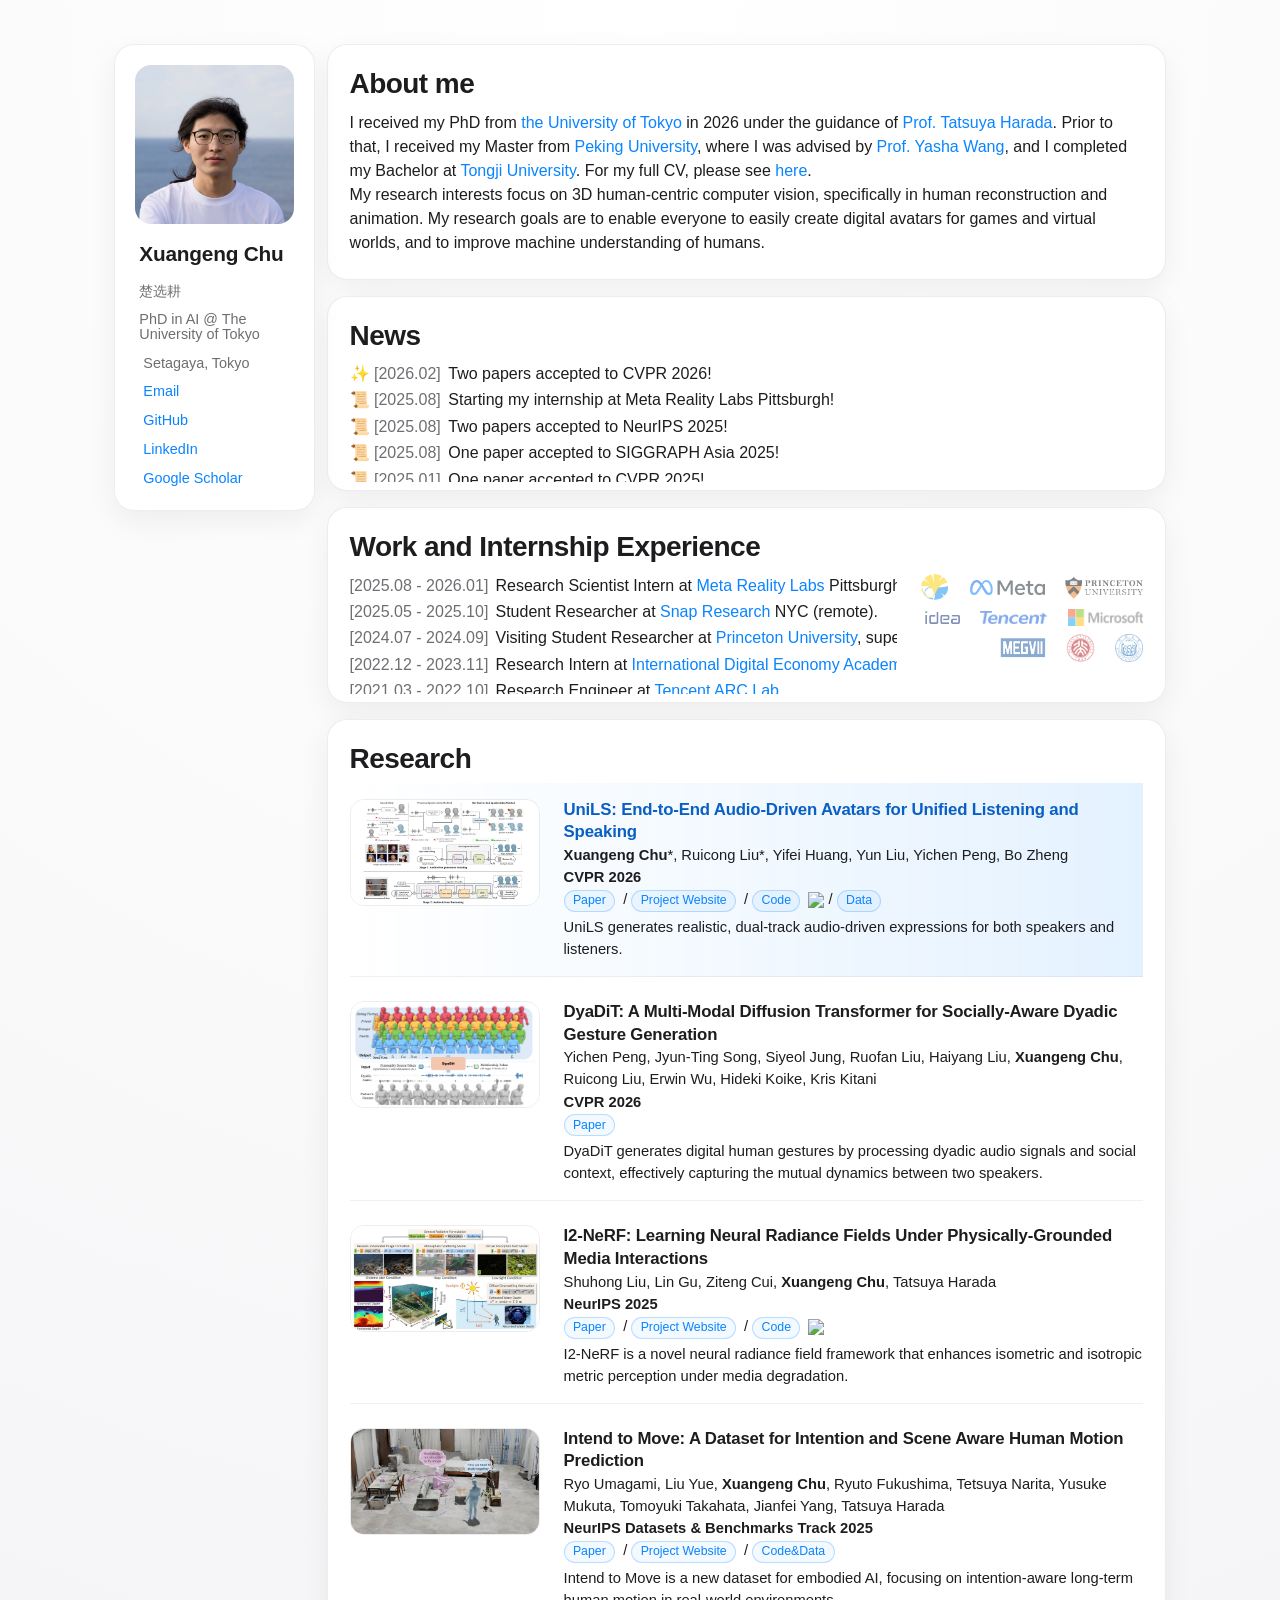
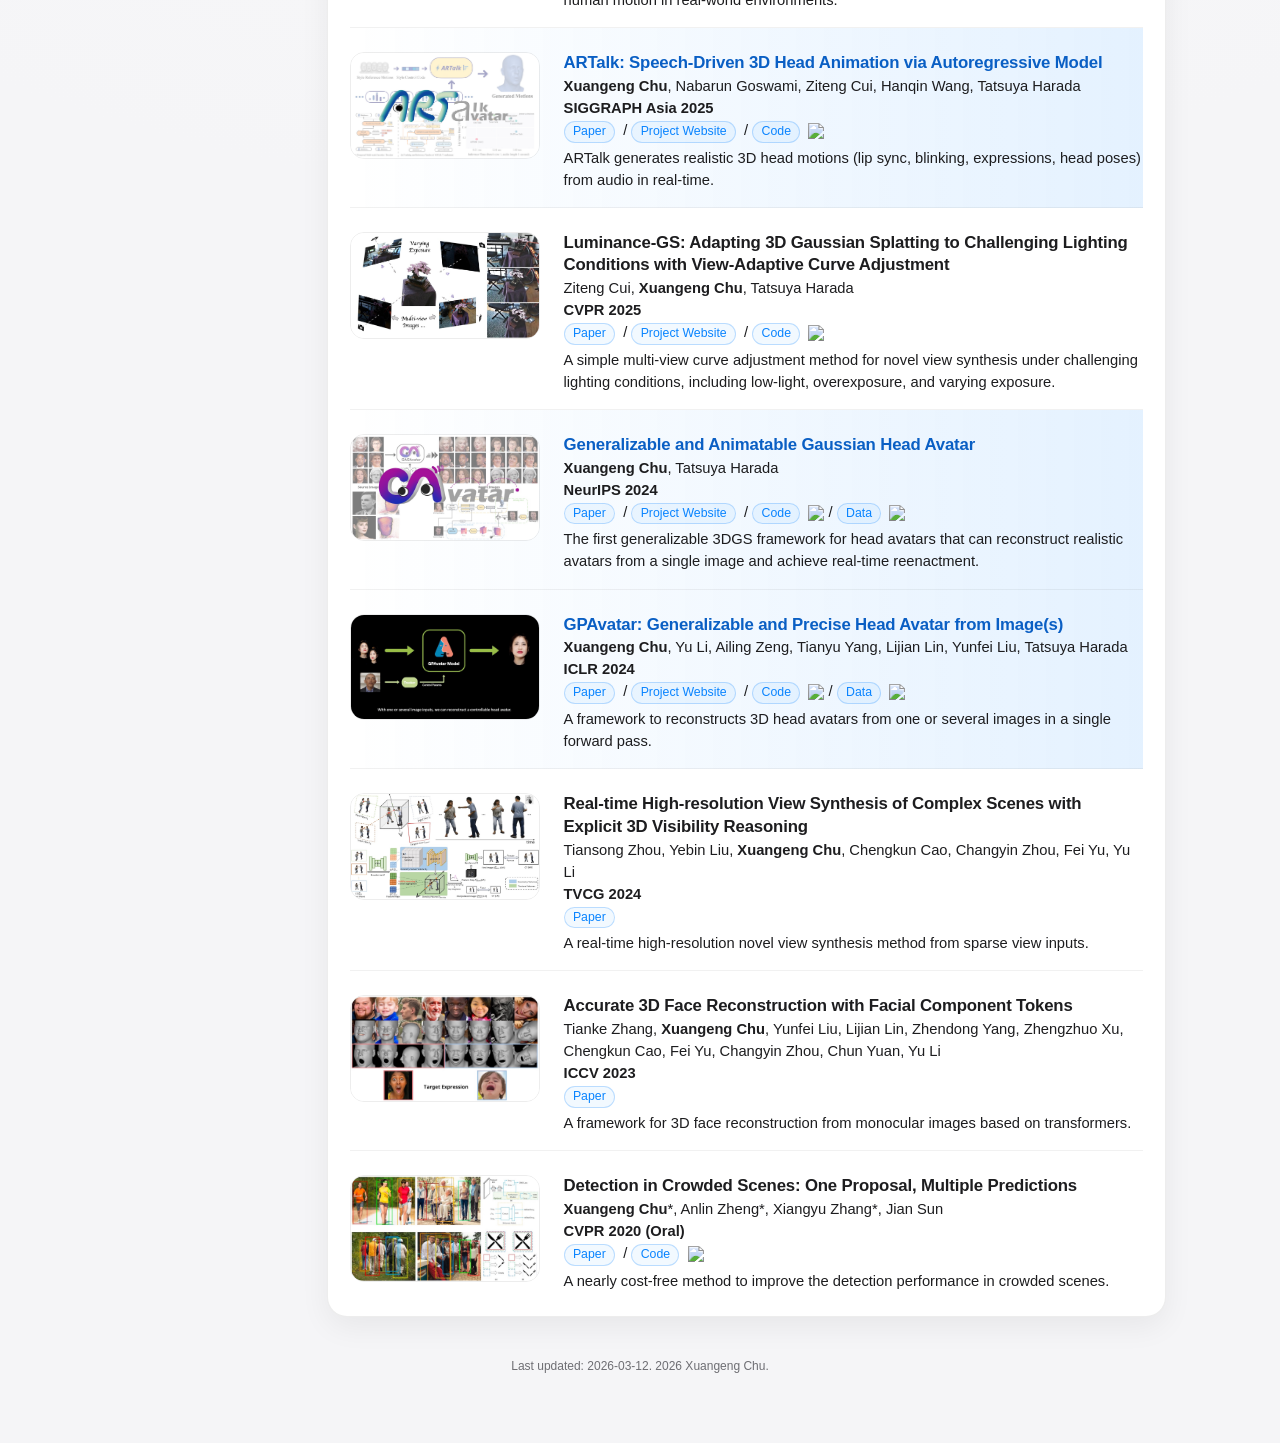
==== index.html @ 1dc8cc90 "update" ====
<!DOCTYPE html>
<html lang="en" data-theme="light">
<head>
    <meta charset="utf-8">
    <meta name="description" content="Xuangeng Chu">
    <meta name="keywords" content="Xuangeng Chu, Chu Xuangeng, Xuangeng">
    <meta name="viewport" content="width=device-width, initial-scale=1">
    <meta name="author" content="Xuangeng Chu">
    <meta name="google-site-verification" content="OEvbAqvdtgsyaHbiWcMG9BLSBuvECYMi_eJpVpjXOKo" />
    <title>Xuangeng Chu</title>
    <link href="https://fonts.googleapis.com/css?family=Noto+Sans|Noto+Sans+Mono|Albert+Sans" rel="stylesheet">

    <link rel="icon" href="./home/images/favicon.ico" type="image/x-icon" sizes="192x192"/>
    <link rel="stylesheet" href="./home/css/stylesheet.css">
    <script src="https://kit.fontawesome.com/d3f8a28656.js" crossorigin="anonymous"></script>
    <!-- <script src="https://ajax.googleapis.com/ajax/libs/jquery/3.5.1/jquery.min.js"></script> -->
</head>

<!-- <script>
    console.log("Current devicePixelRatio:", document.documentElement.clientWidth);
</script> -->
<body>
    <div class="layout-shell site-shell">
        <div class="layout-spacer"></div>
        <aside class="sidebar-col">
            <div class="profile-card profile-layout">
                <div class="profile-photo">
                    <figure class="image is-1by1 avatar-wrap"><img class="avatar-image" src="./home/images/Portrait2.jpg" alt="a portrait photo"/></figure>
                </div>
                <div class="profile-info">
                    <h2 class="profile-name">Xuangeng Chu</h2>
                    <p class="profile-meta">楚选耕</p>
                    <p class="profile-meta">PhD in AI @ The University of Tokyo</p>
                    <p class="profile-meta"><i class="fa-solid fa-location-dot fa-fw"></i>&nbspSetagaya, Tokyo</p>
                    <p class="profile-meta"><i class="fa-solid fa-envelope fa-fw"></i>&nbsp<a href="mailto:xuangeng.chu@mi.t.u-tokyo.ac.jp">Email</a></p>
                    <p class="profile-meta"><i class="fa-brands fa-github fa-fw"></i>&nbsp<a href="https://github.com/xg-chu">GitHub</a></p>
                    <p class="profile-meta"><i class="fa-brands fa-linkedin fa-fw"></i>&nbsp<a href="https://www.linkedin.com/in/xg-chu/">LinkedIn</a></p>
                    <p class="profile-meta"><i class="fa-brands fa-google-scholar fa-fw"></i>&nbsp<a href="https://scholar.google.com/citations?user=URsDQK8AAAAJ&hl=en">Google Scholar</a></p>
                </div>
                <div style="display:none;">
                    <script type="text/javascript" id="clstr_globe" src="//clustrmaps.com/globe.js?d=wZtdDuhRvTFcUBNGn3wEhvkHUASjvyJr4XBBfbRyl8s"></script>
                </div>
            </div>
        </aside>
        <main class="main-col">
            <section class="section-card section-block" id="about">
                <h2 class="section-title">About me</h2>
                <p class="section-copy">
                    <!-- I am currently a 3rd-year Ph.D. student at <a href="https://www.rcast.u-tokyo.ac.jp/en/">RCAST</a>, <a href="https://www.u-tokyo.ac.jp/en/index.html">the University of Tokyo</a>, advised by <a href="https://www.mi.t.u-tokyo.ac.jp/harada/">Prof. Tatsuya Harada</a>. -->
                    I received my PhD from <a href="https://www.u-tokyo.ac.jp/en/index.html">the University of Tokyo</a> in 2026 under the guidance of <a href="https://www.mi.t.u-tokyo.ac.jp/harada/">Prof. Tatsuya Harada</a>. 
                    Prior to that, I received my Master from <a href="https://english.pku.edu.cn">Peking University</a>, where I was advised by <a href="http://faculty.pku.edu.cn/wangyasha/en/index.htm">Prof. Yasha Wang</a>, and I completed my Bachelor at <a href="https://de.tongji.edu.cn">Tongji University</a>.
                    For my full CV, please see <a href="./home/CV.pdf">here</a>.
                    <br>
                    My research interests focus on 3D human-centric computer vision, specifically in human reconstruction and animation.
                    <!-- Additionally, I have experience with other computer vision applications such as object detection, multimodal understanding, and the reconstruction of objects and scenes. -->
                    My research goals are to enable everyone to easily create digital avatars for games and virtual worlds, and to improve machine understanding of humans.
                </p>
            </section>
            <section class="section-card section-block" id="news">
                <h2 class="section-title">News</h2>
                <div class="news-scroll">
                    <p class="news-entry">
                        <span class="news-date">✨ [2026.02]</span>
                        <span class="news-body">Two papers accepted to CVPR 2026!</span>
                    </p>
                    <p class="news-entry">
                        <span class="news-date">📜 [2025.08]</span>
                        <span class="news-body">Starting my internship at Meta Reality Labs Pittsburgh!</span>
                    </p>
                    <p class="news-entry">
                        <span class="news-date">📜 [2025.08]</span>
                        <span class="news-body">Two papers accepted to NeurIPS 2025!</span>
                    </p>
                    <p class="news-entry">
                        <span class="news-date">📜 [2025.08]</span>
                        <span class="news-body">One paper accepted to SIGGRAPH Asia 2025!</span>
                    </p>
                    <p class="news-entry">
                        <span class="news-date">📜 [2025.01]</span>
                        <span class="news-body">One paper accepted to CVPR 2025!</span>
                    </p>
                    <p class="news-entry">
                        <span class="news-date">📜 [2024.09]</span>
                        <span class="news-body">One paper accepted to NeurIPS 2024!</span>
                    </p>
                    <p class="news-entry">
                        <span class="news-date">📜 [2024.07]</span>
                        <span class="news-body">Starting my visiting studies at Princeton University!</span>
                    </p>
                    <p class="news-entry">
                        <span class="news-date">📜 [2024.01]</span>
                        <span class="news-body">One paper accepted to ICLR 2024!</span>
                    </p>
                    <p class="news-entry">
                        <span class="news-date">📜 [2023.04]</span>
                        <span class="news-body">Starting my PhD studies at the University of Tokyo!</span>
                    </p>
                    <p class="news-entry">
                        <span class="news-date">📜 [2023.04]</span>
                        <span class="news-body">One paper accepted to ICCV 2023!</span>
                    </p>
                </div>
            </section>
            <section class="section-card section-block">
                <h2 class="section-title">Work and Internship Experience</h2>
                <div class="work-container">
                    <div class="work-scroll">
                        <p class="timeline-entry">
                            <span class="timeline-date">[2025.08 - 2026.01]</span>
                            <span class="timeline-body">
                                Research Scientist Intern at <a href="https://tech.facebook.com/reality-labs/">Meta Reality Labs</a> Pittsburgh.
                            </span>
                            <!-- supervised by <a href="https://scholar.google.com/citations?user=sFQD3k4AAAAJ&hl=zh-TW">Shih-En Wei</a>. -->
                        </p>
                        <p class="timeline-entry">
                            <span class="timeline-date">[2025.05 - 2025.10]</span>
                            <span class="timeline-body">
                                Student Researcher at <a href="https://research.snap.com/team/computational-imaging.html">Snap Research</a> NYC (remote).
                            </span>
                            <!-- supervised by <a href="https://www.cs.princeton.edu/~jiadeng/">Dr. Bing Zhou</a>. -->
                        </p>
                        <p class="timeline-entry">
                            <span class="timeline-date">[2024.07 - 2024.09]</span>
                            <span class="timeline-body">
                                Visiting Student Researcher at <a href="https://www.cs.princeton.edu">Princeton University</a>, supervised by <a href="https://www.cs.princeton.edu/~jiadeng/">Prof. Jia Deng</a>.
                            </span>
                        </p>
                        <p class="timeline-entry">
                            <span class="timeline-date">[2022.12 - 2023.11]</span>
                            <span class="timeline-body">
                                Research Intern at <a href="https://www.idea.edu.cn">International Digital Economy Academy</a> (IDEA).
                            </span>
                            <!-- supervised by <a href="https://yu-li.github.io">Dr. Yu Li</a>. -->
                        </p>
                        <p class="timeline-entry">
                            <span class="timeline-date">[2021.03 - 2022.10]</span>
                            <span class="timeline-body">
                                Research Engineer at <a href="https://arc.tencent.com/en/index">Tencent ARC Lab</a>.
                            </span>
                            <!-- Worked closely with <a href="https://scholar.google.com/citations?user=4oXBp9UAAAAJ&hl=en">Dr. Ying Shan</a>, <a href="https://scholar.google.com/citations?user=gP-UxcoAAAAJ&hl=en">Dr. Weihao Cheng</a> and <a href="https://scholar.google.com/citations?user=zJvrrusAAAAJ&hl=en">Dr. Zhongang Qi</a>. -->
                        </p>
                        <p class="timeline-entry">
                            <span class="timeline-date">[2020.06 - 2021.02]</span>
                            <span class="timeline-body">
                                Research Intern at <a href="https://www.microsoft.com/en-us/research/lab/microsoft-research-asia/">Microsoft Research Asia</a>.
                            </span>
                            <!-- , supervised by <a href="https://www.microsoft.com/en-us/research/people/xipe/">Dr. Xiulian Peng</a>. -->
                        </p>
                        <p class="timeline-entry">
                            <span class="timeline-date">[2019.01 - 2020.06]</span>
                            <span class="timeline-body">
                                Research Intern at Megvii Technology, supervised by <a href="https://scholar.google.com/citations?user=yuB-cfoAAAAJ&hl=en">Dr. Xiangyu Zhang</a>.
                            </span>
                        </p>
                        <!-- <p>
                            In recent years, I have served as a reviewer for TPAMI, NeurIPS, ICLR, CVPR and ACMMM.
                        </p> -->
                    </div>
                    <div class="work-logos">
                        <img src="./home/images/logos/utokyo.png" alt="The University of Tokyo" title="The University of Tokyo">
                        <img src="./home/images/logos/meta.png" alt="Meta" title="Meta Reality Labs" style="max-height: 38px; max-width: 75px;">
                        <img src="./home/images/logos/princeton.png" alt="Princeton" title="Princeton University" style="max-height: 36px; max-width: 78px;">
                        <img src="./home/images/logos/idea.png" alt="IDEA" title="IDEA" style="max-height: 20px; max-width: 35px;">
                        <img src="./home/images/logos/tencent.png" alt="Tencent" title="Tencent ARC Lab" style="max-height: 36px; max-width: 68px;">
                        <img src="./home/images/logos/microsoft.png" alt="Microsoft" title="Microsoft Research Asia" style="max-height: 36px; max-width: 75px;">
                        <img src="./home/images/logos/megvii.png" alt="Megvii" title="Megvii Technology">
                        <img src="./home/images/logos/pku.png" alt="Peking University" title="Peking University">
                        <img src="./home/images/logos/tju.png" alt="Tongji University" title="Tongji University">
                    </div>
                </div>
            </section>
            <section class="section-card section-block" id="research">
                <h2 class="section-title">Research</h2>
                <article class="paper-row paper-item is-highlighted">
                    <div class="paper-media paper-thumb">
                        <figure class="image is-16by9"><img src="./home/images/2026_UniLS.jpg" alt="a paper"/></figure>
                    </div>
                    <div class="paper-main">
                        <div class="paper-body">
                            <p class="paper-title">
                                <b>UniLS: End-to-End Audio-Driven Avatars for Unified Listening and Speaking</b>
                            </p>
                            <p class="paper-authors">
                                <b>Xuangeng Chu</b>*, Ruicong Liu*, Yifei Huang, Yun Liu, Yichen Peng, Bo Zheng
                            </p>
                            <p class="paper-meta">
                                <b>CVPR 2026</b>
                            </p>
                            <p class="paper-meta paper-links">
                                <a href="https://arxiv.org/abs/2512.09327">Paper</a> / 
                                <a href="https://xg-chu.site/project_unils/">Project Website</a> / 
                                <a href="https://github.com/xg-chu/UniLS">Code</a> 
                                <img class="stars-badge" src="https://img.shields.io/github/stars/xg-chu/UniLS?style=social"> / 
                                <a href="https://huggingface.co/datasets/xg-chu/UniLSTalkDataset">Data</a>
                            </p>
                            <p class="paper-desc">
                                UniLS generates realistic, dual-track audio-driven expressions for both speakers and listeners.
                            </p>
                        </div>
                    </div>
                </article>
                <article class="paper-row paper-item ">
                    <div class="paper-media paper-thumb">
                        <figure class="image is-16by9"><img src="./home/images/2026_DyaDit.jpg" alt="a paper"/></figure>
                    </div>
                    <div class="paper-main">
                        <div class="paper-body">
                            <p class="paper-title">
                                <b>DyaDiT: A Multi-Modal Diffusion Transformer for Socially-Aware Dyadic Gesture Generation</b>
                            </p>
                            <p class="paper-authors">
                                Yichen Peng, Jyun-Ting Song, Siyeol Jung, Ruofan Liu, Haiyang Liu, <b>Xuangeng Chu</b>, Ruicong Liu, Erwin Wu, Hideki Koike, Kris Kitani
                            </p>
                            <p class="paper-meta">
                                <b>CVPR 2026</b>
                            </p>
                            <p class="paper-meta paper-links">
                                <a href="https://arxiv.org/html/2602.23165v1">Paper</a> 
                                <!-- <a href="https://shuhongll.github.io/I2_NeRF/">Project Website</a> / 
                                <a href="https://github.com/ShuhongLL/I2-NeRF">Code</a>  -->
                            </p>
                            <p class="paper-desc">
                                DyaDiT generates digital human gestures by processing dyadic audio signals and social context, effectively capturing the mutual dynamics between two speakers.
                            </p>
                        </div>
                    </div>
                </article>
                <article class="paper-row paper-item ">
                    <div class="paper-media paper-thumb">
                        <figure class="image is-16by9"><img src="./home/images/2025_I2NeRF.jpg" alt="a paper"/></figure>
                    </div>
                    <div class="paper-main">
                        <div class="paper-body">
                            <p class="paper-title">
                                <b>I2-NeRF: Learning Neural Radiance Fields Under Physically-Grounded Media Interactions</b>
                            </p>
                            <p class="paper-authors">
                                Shuhong Liu, Lin Gu, Ziteng Cui, <b>Xuangeng Chu</b>, Tatsuya Harada
                            </p>
                            <p class="paper-meta">
                                <b>NeurIPS 2025</b>
                            </p>
                            <p class="paper-meta paper-links">
                                <a href="https://arxiv.org/abs/2510.22161">Paper</a> / 
                                <a href="https://shuhongll.github.io/I2_NeRF/">Project Website</a> / 
                                <a href="https://github.com/ShuhongLL/I2-NeRF">Code</a> 
                                <img class="stars-badge" src="https://img.shields.io/github/stars/ShuhongLL/I2-NeRF?style=social">
                            </p>
                            <p class="paper-desc">
                                I2-NeRF is a novel neural radiance field framework that enhances isometric and isotropic metric perception under media degradation.
                            </p>
                        </div>
                    </div>
                </article>
                <article class="paper-row paper-item ">
                    <div class="paper-media paper-thumb">
                        <figure class="image is-16by9"><img src="./home/images/2025_Intend2Move.jpg" alt="a paper"/></figure>
                    </div>
                    <div class="paper-main">
                        <div class="paper-body">
                            <p class="paper-title">
                                <b>Intend to Move: A Dataset for Intention and Scene Aware Human Motion Prediction</b>
                            </p>
                            <p class="paper-authors">
                                Ryo Umagami, Liu Yue, <b>Xuangeng Chu</b>, Ryuto Fukushima, Tetsuya Narita, Yusuke Mukuta, Tomoyuki Takahata, Jianfei Yang, Tatsuya Harada
                            </p>
                            <p class="paper-meta">
                                <b>NeurIPS Datasets & Benchmarks Track 2025</b>
                            </p>
                            <p class="paper-meta paper-links">
                                <a href="https://openreview.net/pdf?id=3CVU3RRvPx">Paper</a> / 
                                <a href="https://ummaaa.github.io/intend-to-move/">Project Website</a> / 
                                <a href="https://github.com/ummaaa/IntendToMove">Code&Data</a> 
                            </p>
                            <p class="paper-desc">
                                Intend to Move is a new dataset for embodied AI, focusing on intention-aware long-term human motion in real-world environments.
                            </p>
                        </div>
                    </div>
                </article>
                <article class="paper-row paper-item  is-highlighted">
                    <div class="paper-media paper-thumb">
                        <figure class="image is-16by9"><img src="./home/images/2025_ARTalk.jpg" alt="a paper"/></figure>
                    </div>
                    <div class="paper-main">
                        <div class="paper-body">
                            <p class="paper-title">
                                <b>ARTalk: Speech-Driven 3D Head Animation via Autoregressive Model</b>
                            </p>
                            <p class="paper-authors">
                                <b>Xuangeng Chu</b>, Nabarun Goswami, Ziteng Cui, Hanqin Wang, Tatsuya Harada
                            </p>
                            <p class="paper-meta">
                                <b>SIGGRAPH Asia 2025</b>
                            </p>
                            <p class="paper-meta paper-links">
                                <a href="https://arxiv.org/abs/2502.20323">Paper</a> / 
                                <a href="https://xg-chu.site/project_artalk">Project Website</a> / 
                                <a href="https://github.com/xg-chu/ARTalk">Code</a> 
                                <img class="stars-badge" src="https://img.shields.io/github/stars/xg-chu/ARTalk?style=social">
                            </p>
                            <p class="paper-desc">
                                ARTalk generates realistic 3D head motions (lip sync, blinking, expressions, head poses) from audio in real-time.
                            </p>
                        </div>
                    </div>
                </article>
                <article class="paper-row paper-item ">
                    <div class="paper-media paper-thumb">
                        <figure class="image is-16by9"><img src="./home/images/2025_LuminanceGS.jpg" alt="a paper"/></figure>
                    </div>
                    <div class="paper-main">
                        <div class="paper-body">
                            <p class="paper-title">
                                <b>Luminance-GS: Adapting 3D Gaussian Splatting to Challenging Lighting Conditions with View-Adaptive Curve Adjustment</b>
                            </p>
                            <p class="paper-authors">
                                Ziteng Cui, <b>Xuangeng Chu</b>, Tatsuya Harada
                            </p>
                            <p class="paper-meta">
                                <b>CVPR 2025</b>
                            </p>
                            <p class="paper-meta paper-links">
                                <a href="https://arxiv.org/abs/2504.01503">Paper</a> / 
                                <a href="https://cuiziteng.github.io/Luminance_GS_web">Project Website</a> / 
                                <a href="https://github.com/cuiziteng/Luminance-GS">Code</a> 
                                <img class="stars-badge" src="https://img.shields.io/github/stars/cuiziteng/Luminance-GS?style=social">
                            </p>
                            <p class="paper-desc">
                                A simple multi-view curve adjustment method for novel view synthesis under challenging lighting conditions, including low-light, overexposure, and varying exposure.
                            </p>
                        </div>
                    </div>
                </article>
                <article class="paper-row paper-item  is-highlighted">
                    <div class="paper-media paper-thumb">
                        <figure class="image is-16by9"><img src="./home/images/2024_GAGA.jpg" alt="a paper"/></figure>
                    </div>
                    <div class="paper-main">
                        <div class="paper-body">
                            <p class="paper-title">
                                <b>Generalizable and Animatable Gaussian Head Avatar</b>
                            </p>
                            <p class="paper-authors">
                                <b>Xuangeng Chu</b>, Tatsuya Harada
                            </p>
                            <p class="paper-meta">
                                <b>NeurIPS 2024</b>
                            </p>
                            <p class="paper-meta paper-links">
                                <a href="https://arxiv.org/abs/2410.07971">Paper</a> / 
                                <a href="https://xg-chu.site/project_gagavatar">Project Website</a> / 
                                <a href="https://github.com/xg-chu/GAGAvatar">Code</a> 
                                <img class="stars-badge" src="https://img.shields.io/github/stars/xg-chu/GAGAvatar?style=social"> / 
                                <a href="https://github.com/xg-chu/GAGAvatar_track">Data</a>
                                <img class="stars-badge" src="https://img.shields.io/github/stars/xg-chu/GAGAvatar_track?style=social">
                            </p>
                            <p class="paper-desc">
                                The first generalizable 3DGS framework for head avatars that can reconstruct realistic avatars from a single image and achieve real-time reenactment.
                            </p>
                        </div>
                    </div>
                </article>
                <article class="paper-row paper-item is-highlighted">
                    <div class="paper-media paper-thumb">
                        <figure class="image is-16by9"><img src="./home/images/2024_GPAvatar.jpg" alt="a paper"/></figure>
                    </div>
                    <div class="paper-main">
                        <div class="paper-body">
                            <p class="paper-title">
                                <b>GPAvatar: Generalizable and Precise Head Avatar from Image(s)</b>
                            </p>
                            <p class="paper-authors">
                                <b>Xuangeng Chu</b>, Yu Li, Ailing Zeng, Tianyu Yang, Lijian Lin, Yunfei Liu, Tatsuya Harada
                            </p>
                            <p class="paper-meta">
                                <b>ICLR 2024</b>
                            </p>
                            <p class="paper-meta paper-links">
                                <a href="https://arxiv.org/abs/2401.10215">Paper</a> / 
                                <a href="https://xg-chu.site/project_gpavatar">Project Website</a> / 
                                <a href="https://github.com/xg-chu/GPAvatar">Code</a> 
                                <img class="stars-badge" src="https://img.shields.io/github/stars/xg-chu/GPAvatar?style=social"> / 
                                <a href="https://github.com/xg-chu/lightning_track">Data</a>
                                <img class="stars-badge" src="https://img.shields.io/github/stars/xg-chu/lightning_track?style=social">
                            </p>
                            <p class="paper-desc">
                                A framework to reconstructs 3D head avatars from one or several images in a single forward pass.
                            </p>
                        </div>
                    </div>
                </article>
                <article class="paper-row paper-item ">
                    <div class="paper-media paper-thumb">
                        <figure class="image is-16by9"><img src="./home/images/2024_NovelView.jpg" alt="a paper"/></figure>
                    </div>
                    <div class="paper-main">
                        <div class="paper-body">
                            <p class="paper-title">
                                <b>Real-time High-resolution View Synthesis of Complex Scenes with Explicit 3D Visibility Reasoning</b>
                            </p>
                            <p class="paper-authors">
                                Tiansong Zhou, Yebin Liu, <b>Xuangeng Chu</b>, Chengkun Cao, Changyin Zhou, Fei Yu, Yu Li
                            </p>
                            <p class="paper-meta">
                                <b>TVCG 2024</b>
                            </p>
                            <p class="paper-meta paper-links">
                                <a href="https://ieeexplore.ieee.org/document/10753629">Paper</a>
                            </p>
                            <p class="paper-desc">
                                A real-time high-resolution novel view synthesis method from sparse view inputs.
                            </p>
                        </div>
                    </div>
                </article>
                <article class="paper-row paper-item ">
                    <div class="paper-media paper-thumb">
                        <figure class="image is-16by9"><img src="./home/images/2023_TokenFace.jpg" alt="a paper"/></figure>
                    </div>
                    <div class="paper-main">
                        <div class="paper-body">
                            <p class="paper-title">
                                <b>Accurate 3D Face Reconstruction with Facial Component Tokens</b>
                            </p>
                            <p class="paper-authors">
                                Tianke Zhang, <b>Xuangeng Chu</b>, Yunfei Liu, Lijian Lin, Zhendong Yang, Zhengzhuo Xu, Chengkun Cao, Fei Yu, Changyin Zhou, Chun Yuan, Yu Li
                            </p>
                            <p class="paper-meta">
                                <b>ICCV 2023</b>
                            </p>
                            <p class="paper-meta paper-links">
                                <a href="https://openaccess.thecvf.com/content/ICCV2023/papers/Zhang_Accurate_3D_Face_Reconstruction_with_Facial_Component_Tokens_ICCV_2023_paper.pdf">Paper</a>
                            </p>
                            <p class="paper-desc">
                                A framework for 3D face reconstruction from monocular images based on transformers.
                            </p>
                        </div>
                    </div>
                </article>
                <article class="paper-row paper-item ">
                    <div class="paper-media paper-thumb">
                        <figure class="image is-16by9"><img src="./home/images/2020_CrowdDet.jpg" alt="a paper"/></figure>
                    </div>
                    <div class="paper-main">
                        <div class="paper-body">
                            <p class="paper-title">
                                <b>Detection in Crowded Scenes: One Proposal, Multiple Predictions</b>
                            </p>
                            <p class="paper-authors">
                                <b>Xuangeng Chu</b>*, Anlin Zheng*, Xiangyu Zhang*, Jian Sun
                            </p>
                            <p class="paper-meta">
                                <b>CVPR 2020 (Oral)</b>
                            </p>
                            <p class="paper-meta paper-links">
                                <a href="https://arxiv.org/abs/2003.09163">Paper</a> / 
                                <a href="https://github.com/xg-chu/CrowdDet">Code</a>
                                <img class="stars-badge" src="https://img.shields.io/github/stars/xg-chu/CrowdDet?style=social">
                            </p>
                            <p class="paper-desc">
                                A nearly cost-free method to improve the detection performance in crowded scenes.
                            </p>
                        </div>
                    </div>
                </article>
            </section>
        </main>
    </div>
    <footer class="site-footer">
        <div class="footer-inner">
          <p class="footer-note">
            Last updated: 2026-03-12. <i class="fa-regular fa-copyright"></i> 2026 Xuangeng Chu.
          </p>
        </div>
    </footer>
    <script>
        if ('scrollRestoration' in history) {
            history.scrollRestoration = 'manual';
        }

    </script>
</body>
</html>
---- home/css/stylesheet.css ----
:root {
    --bg: #f5f5f7;
    --surface: rgba(255, 255, 255, 0.82);
    --surface-strong: #ffffff;
    --text-primary: #1d1d1f;
    --text-secondary: #6e6e73;
    --border: rgba(29, 29, 31, 0.08);
    --accent: #0a84ff;
    --accent-hover: #0066cc;
    --shadow-soft: 0 10px 30px rgba(0, 0, 0, 0.06);
    --radius-lg: 20px;
    --radius-md: 14px;
    --layout-gap: 0.75rem;
}

/* Semantic layout */
*,
*::before,
*::after {
    box-sizing: border-box;
}

.layout-shell {
    display: flex;
    flex-wrap: wrap;
    margin: 0 calc(var(--layout-gap) * -0.5);
}

.layout-shell > * {
    padding: 0 calc(var(--layout-gap) * 0.5);
    min-width: 0;
}

.layout-spacer {
    width: 8.333333%;
    flex: 0 0 8.333333%;
}

.sidebar-col {
    width: 16.666667%;
    flex: 0 0 16.666667%;
}

.main-col {
    width: 66.666667%;
    flex: 0 0 66.666667%;
}

.section-block {
    margin-bottom: 1rem;
}


.footer-inner {
    max-width: 100%;
    text-align: center;
}

.site-footer {
    margin-top: 0.25rem;
    padding-top: 0.5rem;
    padding-bottom: 3rem;
}

.image {
    width: 100%;
    margin: 0;
}

.image img {
    display: block;
    width: 100%;
    height: 100%;
}

.image.is-1by1 {
    aspect-ratio: 1 / 1;
}

.image.is-16by9 {
    aspect-ratio: 16 / 9;
}

@media (min-width: 1024px) {
    .sidebar-col {
        width: 16.666667%;
        flex: 0 0 16.666667%;
    }

    .main-col {
        width: 66.666667%;
        flex: 0 0 66.666667%;
    }

}

@media (max-width: 1023px) {
    .layout-spacer {
        display: none;
    }

    .sidebar-col,
    .main-col {
        width: 100%;
        flex: 0 0 100%;
    }

    .is-12-mobile { width: 100%; flex: 0 0 100%; }
}

@media (min-width: 1800px) {
    .main-col { width: 50%; flex: 0 0 50%; }
    .layout-spacer { width: 10%; flex: 0 0 10%; }
}

html,
body {
    background: radial-gradient(circle at top, #ffffff 0%, var(--bg) 58%);
    color: var(--text-primary);
    font-family:"SF Pro Text", "Helvetica Neue", Arial, sans-serif;
    text-rendering: optimizeLegibility;
    -webkit-font-smoothing: antialiased;
}

body {
    line-height: 1.5;
    scroll-behavior: smooth;
}

a {
    color: var(--accent);
    text-decoration: none;
    transition: color 180ms ease;
}

a:focus,
a:hover {
    color: var(--accent-hover);
    text-decoration: none;
}

.site-shell {
    padding-top: 2.25rem;
}

.profile-card {
    position: sticky;
    top: 2.25rem;
    border-radius: var(--radius-lg);
    padding: 1.25rem;
    background: var(--surface);
    border: 1px solid var(--border);
    box-shadow: var(--shadow-soft);
    backdrop-filter: blur(12px);
    margin-left: 0;
}

.profile-layout {
    display: block;
}

.profile-photo,
.profile-info {
    width: 100%;
}

.profile-info {
    text-align: left;
    padding-left: 0.25rem;
    padding-bottom: 0.25rem;
    padding-right: 0;
}

.profile-map {
    display: none;
    margin-top: 0.55rem;
}

.map-shell {
    min-height: 120px;
}

.avatar-wrap img {
    border-radius: 16px;
    object-fit: cover;
}

.avatar-wrap {
    margin: 0;
}

.avatar-image {
    transform: scale(1);
}

.profile-name {
    margin-top: 0.9rem;
    margin-bottom: 0.5rem;
    font-size: 1.3rem;
    font-weight: 650;
    letter-spacing: -0.01em;
}

.profile-meta {
    margin-bottom: 0.05rem;
    font-size: 0.9rem;
    line-height: 1.0;
    color: var(--text-secondary);
}

.section-card {
    border-radius: var(--radius-lg);
    background: var(--surface-strong);
    border: 1px solid var(--border);
    box-shadow: var(--shadow-soft);
    padding: 1.05rem 1.35rem;
    margin-bottom: 1rem;
    --section-pad-x: 1.35rem;
    padding-bottom: 0.5rem;
}

.section-title {
    font-size: 1.75rem;
    font-weight: 650;
    letter-spacing: -0.02em;
    margin-top: 0.1rem;
    margin-bottom: 0.18rem;
}

.section-title + * {
    margin-top: 0.32rem;
}

#research .section-title + .paper-row {
    margin-top: 0rem;
}

.section-copy {
    max-width: none;
    color: var(--text-primary);
}

.timeline-entry {
    display: grid;
    grid-template-columns: 15.5ch minmax(0, 1fr);
    column-gap: 0.5rem;
    align-items: baseline;
    margin: 0 0 0.15rem;
    white-space: nowrap;
}

.timeline-date {
    white-space: nowrap;
    color: var(--text-secondary);
}

.timeline-body a {
    white-space: nowrap;
}

.news-entry {
    display: grid;
    grid-template-columns: 10.2ch minmax(0, 1fr);
    column-gap: 0.5rem;
    align-items: baseline;
    margin: 0 0 0.15rem;
    white-space: nowrap;
}

.news-date {
    white-space: nowrap;
    color: var(--text-secondary);
}

.news-body a {
    white-space: nowrap;
    color: var(--text-primary);
}

.news-scroll {
    max-height: 120px;
    overflow-y: auto;
    scrollbar-gutter: stable;
}

.work-scroll {
    max-height: 120px;
    overflow-y: auto;
    scrollbar-gutter: stable;
}

.work-scroll::-webkit-scrollbar {
    width: 8px;
}

.work-scroll::-webkit-scrollbar-thumb {
    background: rgba(110, 110, 115, 0.45);
    border-radius: 999px;
}

.work-scroll::-webkit-scrollbar-track {
    background: transparent;
}

.work-container {
    display: flex;
    align-items: flex-start;
    gap: 1rem;
}

.work-container .work-scroll {
    flex: 1;
    min-width: 0;
}

.work-logos {
    flex-shrink: 0;
    display: flex;
    flex-wrap: wrap;
    align-items: center;
    justify-content: flex-end;
    gap: 0.5rem 1.25rem;
    max-width: 230px;
    opacity: 0.5;
    transition: opacity 200ms ease;
}

.work-logos:hover {
    opacity: 0.8;
}

.work-logos img {
    max-height: 28px;
    max-width: 46px;
    width: auto;
    height: auto;
    object-fit: contain;
}


.paper-row {
    padding-top: 1rem;
    padding-bottom: 1rem;
    margin-bottom: 0;
    border-bottom: 1px solid rgba(29, 29, 31, 0.06);
    transition: border-color 220ms ease, background-color 220ms ease, box-shadow 220ms ease;
}

.paper-row + .paper-row {
    padding-top: 1.5rem;
}

.paper-item {
    display: flex;
    flex-wrap: wrap;
    gap: 1.5rem;
    align-items: flex-start;
}

.paper-media {
    width: calc(25% - var(--layout-gap));
    min-width: 190px;
}

.paper-main {
    flex: 1 1 0;
    min-width: 0;
}

.paper-body {
    background: transparent;
}

.paper-row:last-child {
    margin-bottom: 0;
    border-bottom: 0;
}

/* Add `is-highlighted` on a paper-row to feature a paper quickly. */
.paper-row.is-highlighted {
    background: linear-gradient(
        90deg,
        rgba(255, 255, 255, 0) 0%,
        rgba(10, 132, 255, 0.03) 30%,
        rgba(10, 132, 255, 0.07) 65%,
        rgba(10, 132, 255, 0.11) 100%
    );
}

.paper-row.is-highlighted .paper-title {
    color: #0a5fc4;
}

.paper-thumb img {
    border-radius: var(--radius-md);
    border: 1px solid var(--border);
}

.paper-thumb {
    margin-top: 0;
}

.paper-title {
    font-size: 1.05rem;
    line-height: 1.35;
    letter-spacing: -0.01em;
    margin: 0rem;
}

.paper-authors,
.paper-meta,
.paper-desc {
    font-size: 0.92rem;
    margin: 0.00rem;
}

.paper-links a {
    display: inline-block;
    margin-right: 0.25rem;
    margin-bottom: 0.25rem;
    padding: 0.14rem 0.52rem;
    border-radius: 999px;
    border: 1px solid rgba(10, 132, 255, 0.24);
    background: rgba(10, 132, 255, 0.05);
    font-size: 0.77rem;
    line-height: 1.25;
}

.stars-badge {
    display: inline-block;
    vertical-align: middle;
}

.footer-note {
    font-size: 12px;
    color: var(--text-secondary);
}

@media (max-width: 1023px) {
    .site-shell {
        padding-top: 1rem;
    }

    .profile-card {
        position: static;
        margin-bottom: 1rem;
        margin-left: 0;
    }

    .profile-layout {
        display: grid;
        grid-template-columns: 42% 1fr;
        gap: 0.85rem;
        align-items: start;
    }

    .profile-photo,
    .profile-info {
        width: auto;
    }

    .profile-name {
        margin-top: 0;
    }

    .profile-map {
        display: none;
    }

    .section-title {
        font-size: 1.45rem;
    }

    .paper-media {
        width: 100%;
        min-width: 0;
    }

    .work-logos {
        max-width: 120px;
        gap: 0.3rem 0.6rem;
    }

    .work-logos img {
        max-height: 18px;
        max-width: 32px;
    }
}
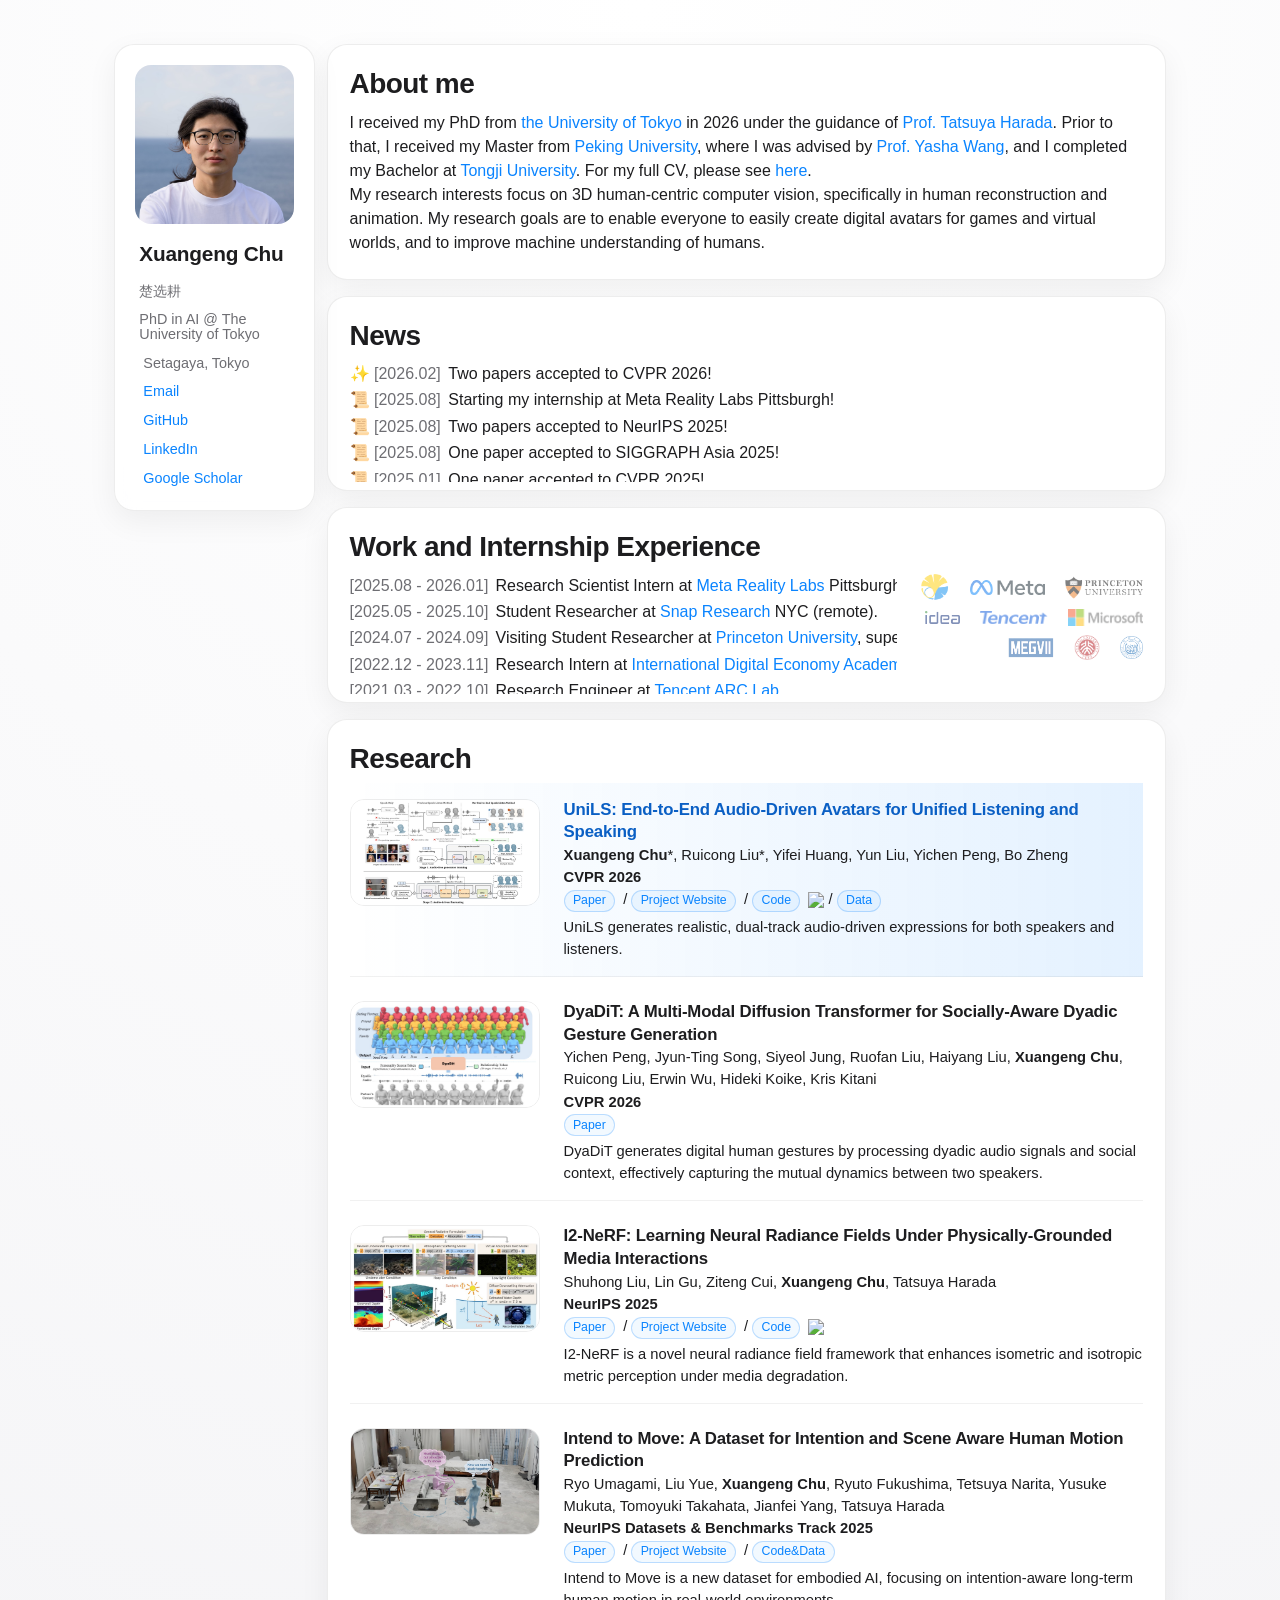
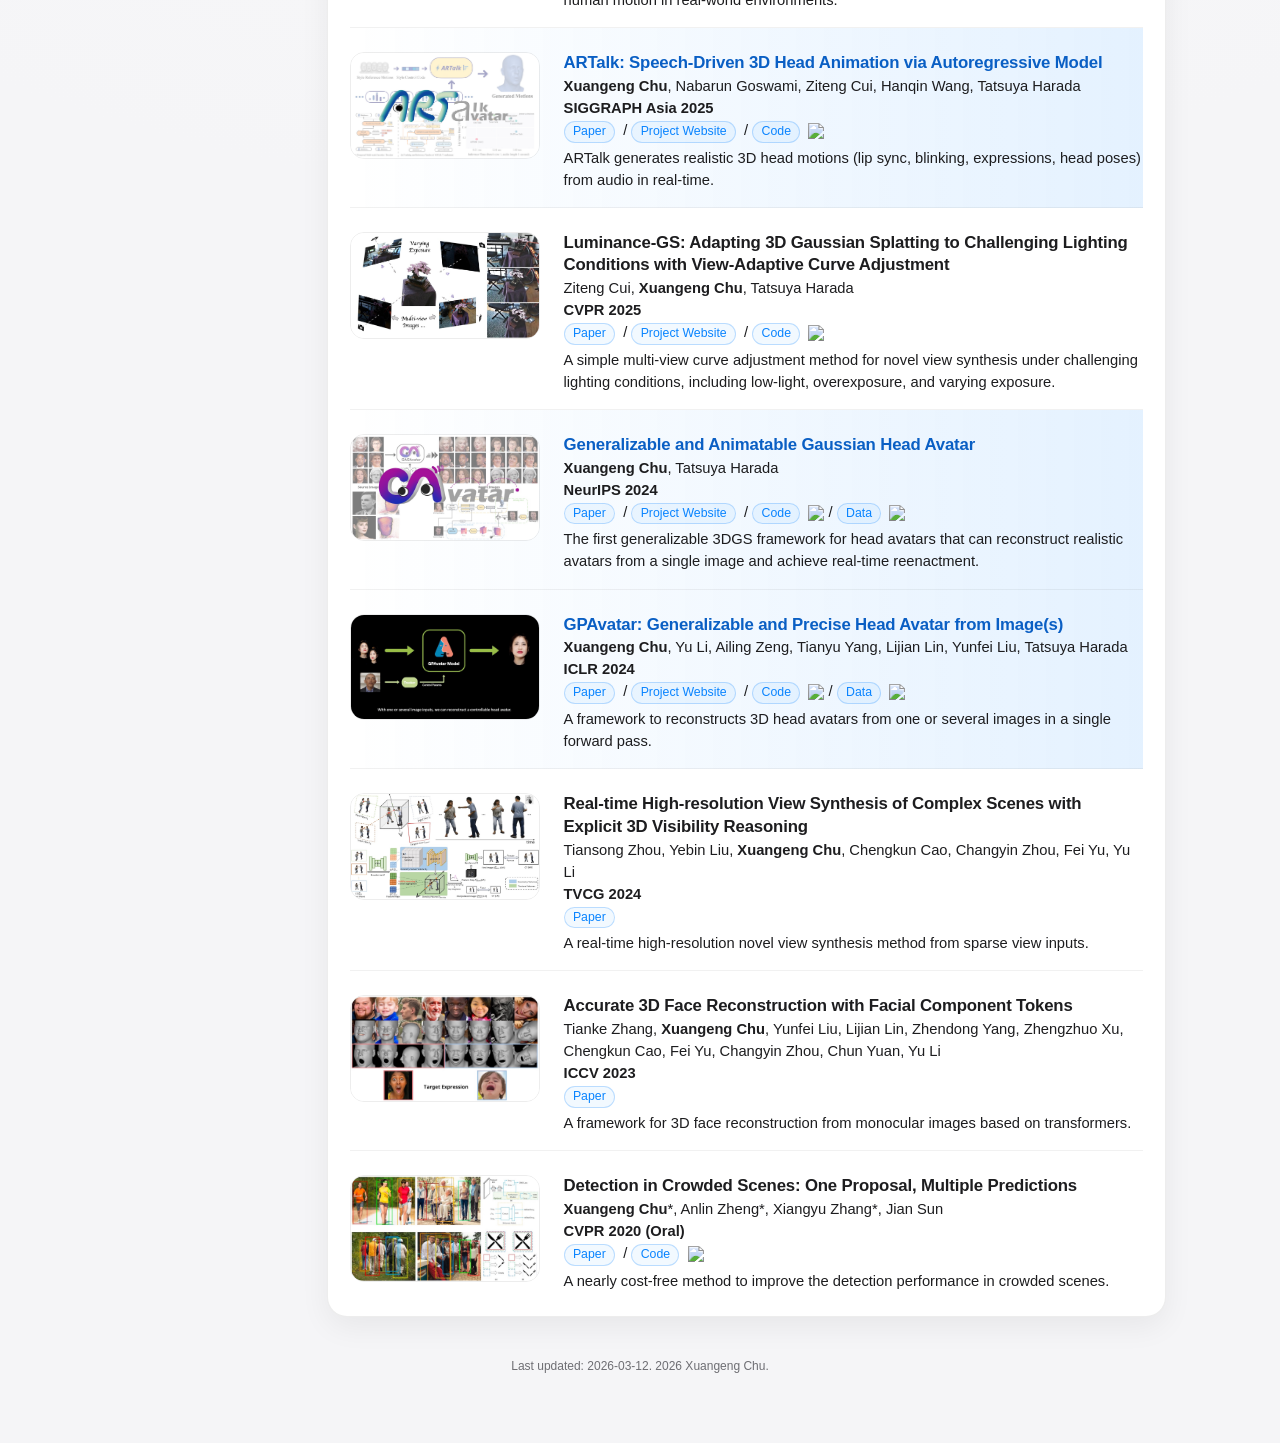
==== commit 86ecd97a: "update" ====
--- a/index.html
+++ b/index.html
@@ -164,8 +164,8 @@
                         <img src="./home/images/logos/tencent.png" alt="Tencent" title="Tencent ARC Lab" style="max-height: 36px; max-width: 68px;">
                         <img src="./home/images/logos/microsoft.png" alt="Microsoft" title="Microsoft Research Asia" style="max-height: 36px; max-width: 75px;">
                         <img src="./home/images/logos/megvii.png" alt="Megvii" title="Megvii Technology">
-                        <img src="./home/images/logos/pku.png" alt="Peking University" title="Peking University">
-                        <img src="./home/images/logos/tju.png" alt="Tongji University" title="Tongji University">
+                        <img src="./home/images/logos/pku.png" style="max-height: 25px" alt="Peking University" title="Peking University">
+                        <img src="./home/images/logos/tju.png" style="max-height: 23px" alt="Tongji University" title="Tongji University">
                     </div>
                 </div>
             </section>
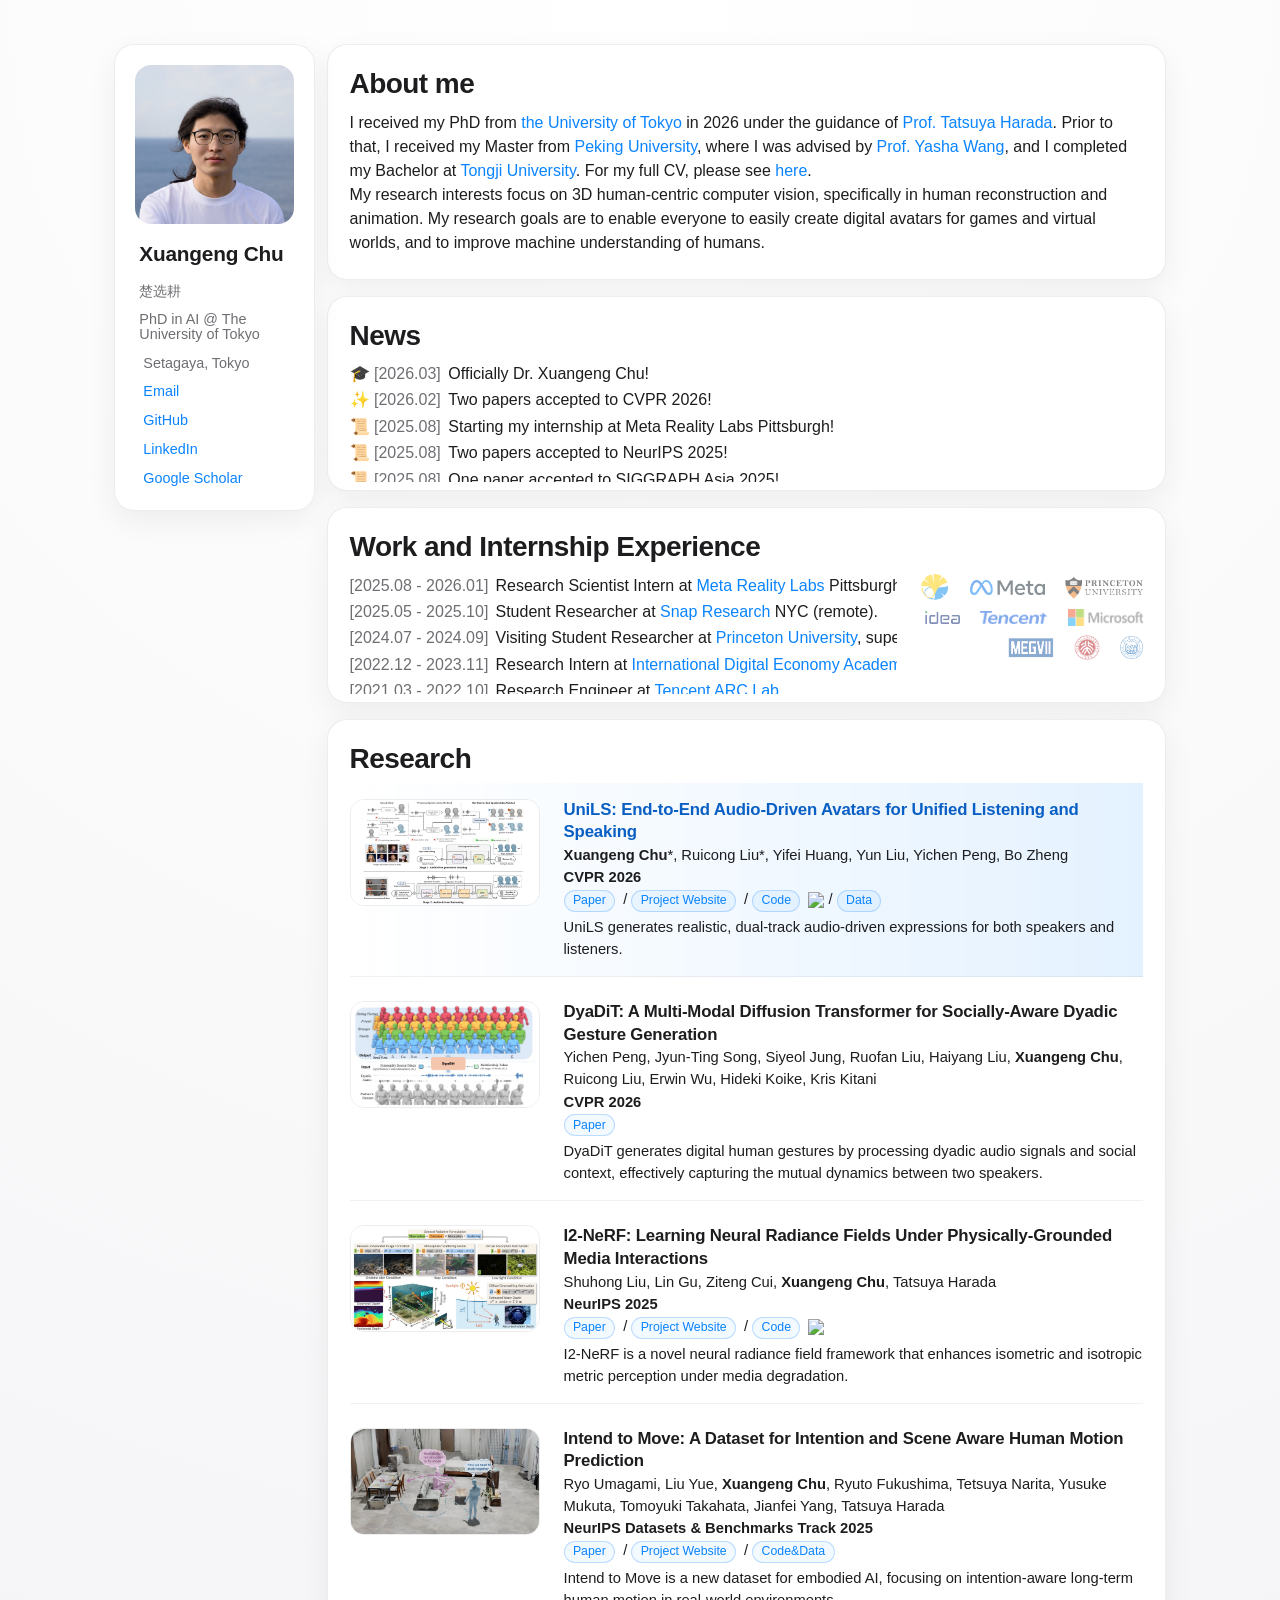
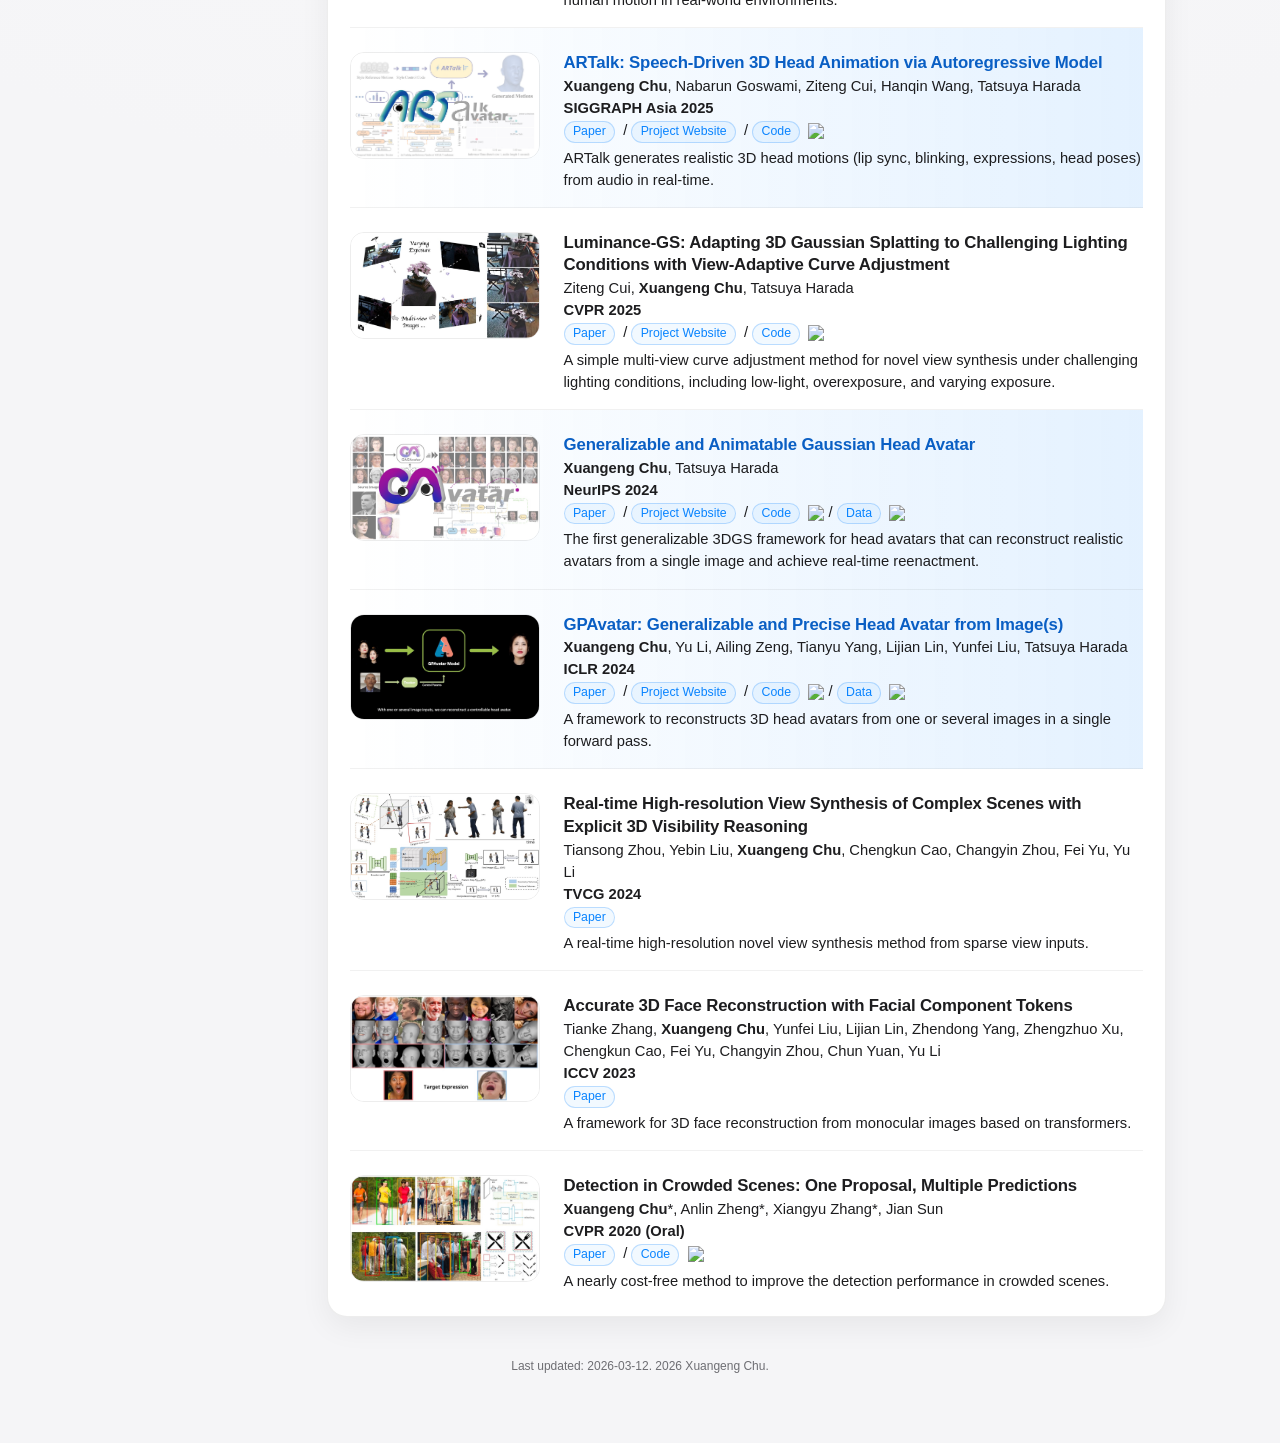
==== commit 6766ad0a: "update" ====
--- a/index.html
+++ b/index.html
@@ -60,6 +60,10 @@
                 <h2 class="section-title">News</h2>
                 <div class="news-scroll">
                     <p class="news-entry">
+                        <span class="news-date">🎓 [2026.03]</span>
+                        <span class="news-body">Officially Dr. Xuangeng Chu!</span>
+                    </p>
+                    <p class="news-entry">
                         <span class="news-date">✨ [2026.02]</span>
                         <span class="news-body">Two papers accepted to CVPR 2026!</span>
                     </p>
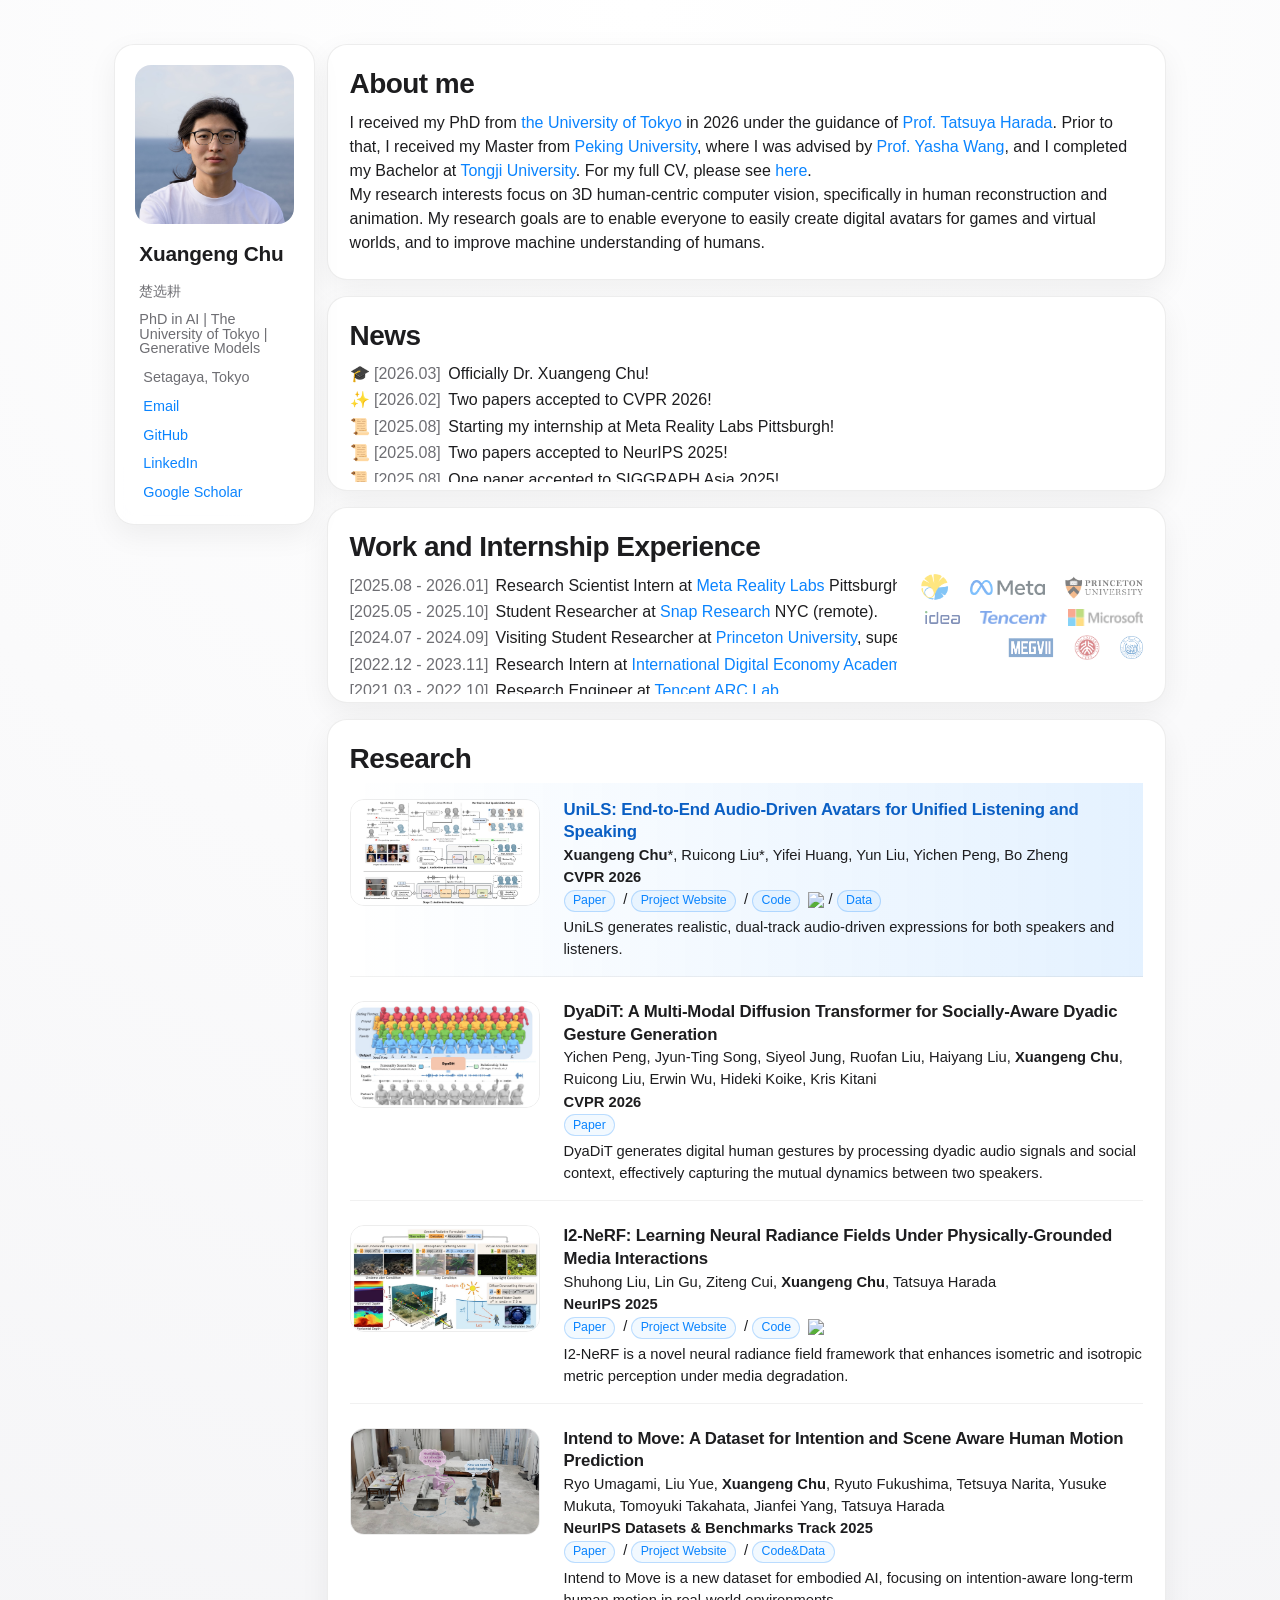
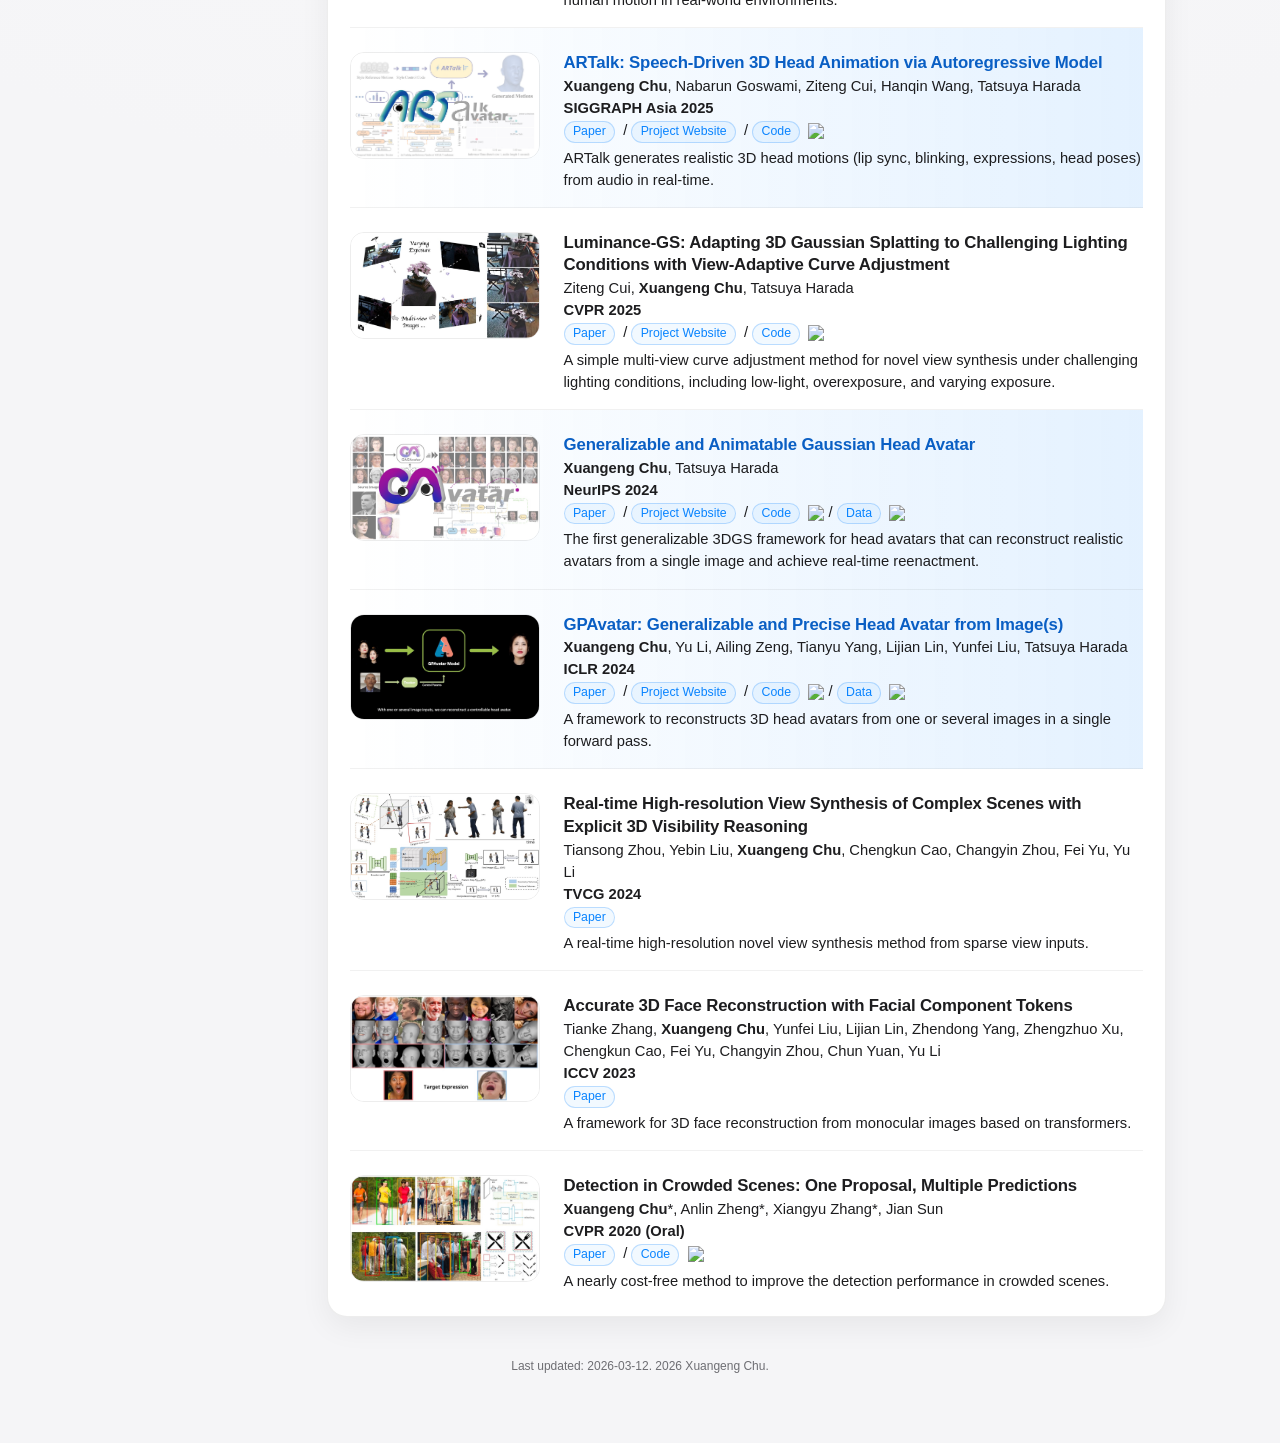
==== commit eac38821: "update" ====
--- a/index.html
+++ b/index.html
@@ -30,7 +30,7 @@
                 <div class="profile-info">
                     <h2 class="profile-name">Xuangeng Chu</h2>
                     <p class="profile-meta">楚选耕</p>
-                    <p class="profile-meta">PhD in AI @ The University of Tokyo</p>
+                    <p class="profile-meta">PhD in AI | The University of Tokyo | Generative Models</p>
                     <p class="profile-meta"><i class="fa-solid fa-location-dot fa-fw"></i>&nbspSetagaya, Tokyo</p>
                     <p class="profile-meta"><i class="fa-solid fa-envelope fa-fw"></i>&nbsp<a href="mailto:xuangeng.chu@mi.t.u-tokyo.ac.jp">Email</a></p>
                     <p class="profile-meta"><i class="fa-brands fa-github fa-fw"></i>&nbsp<a href="https://github.com/xg-chu">GitHub</a></p>
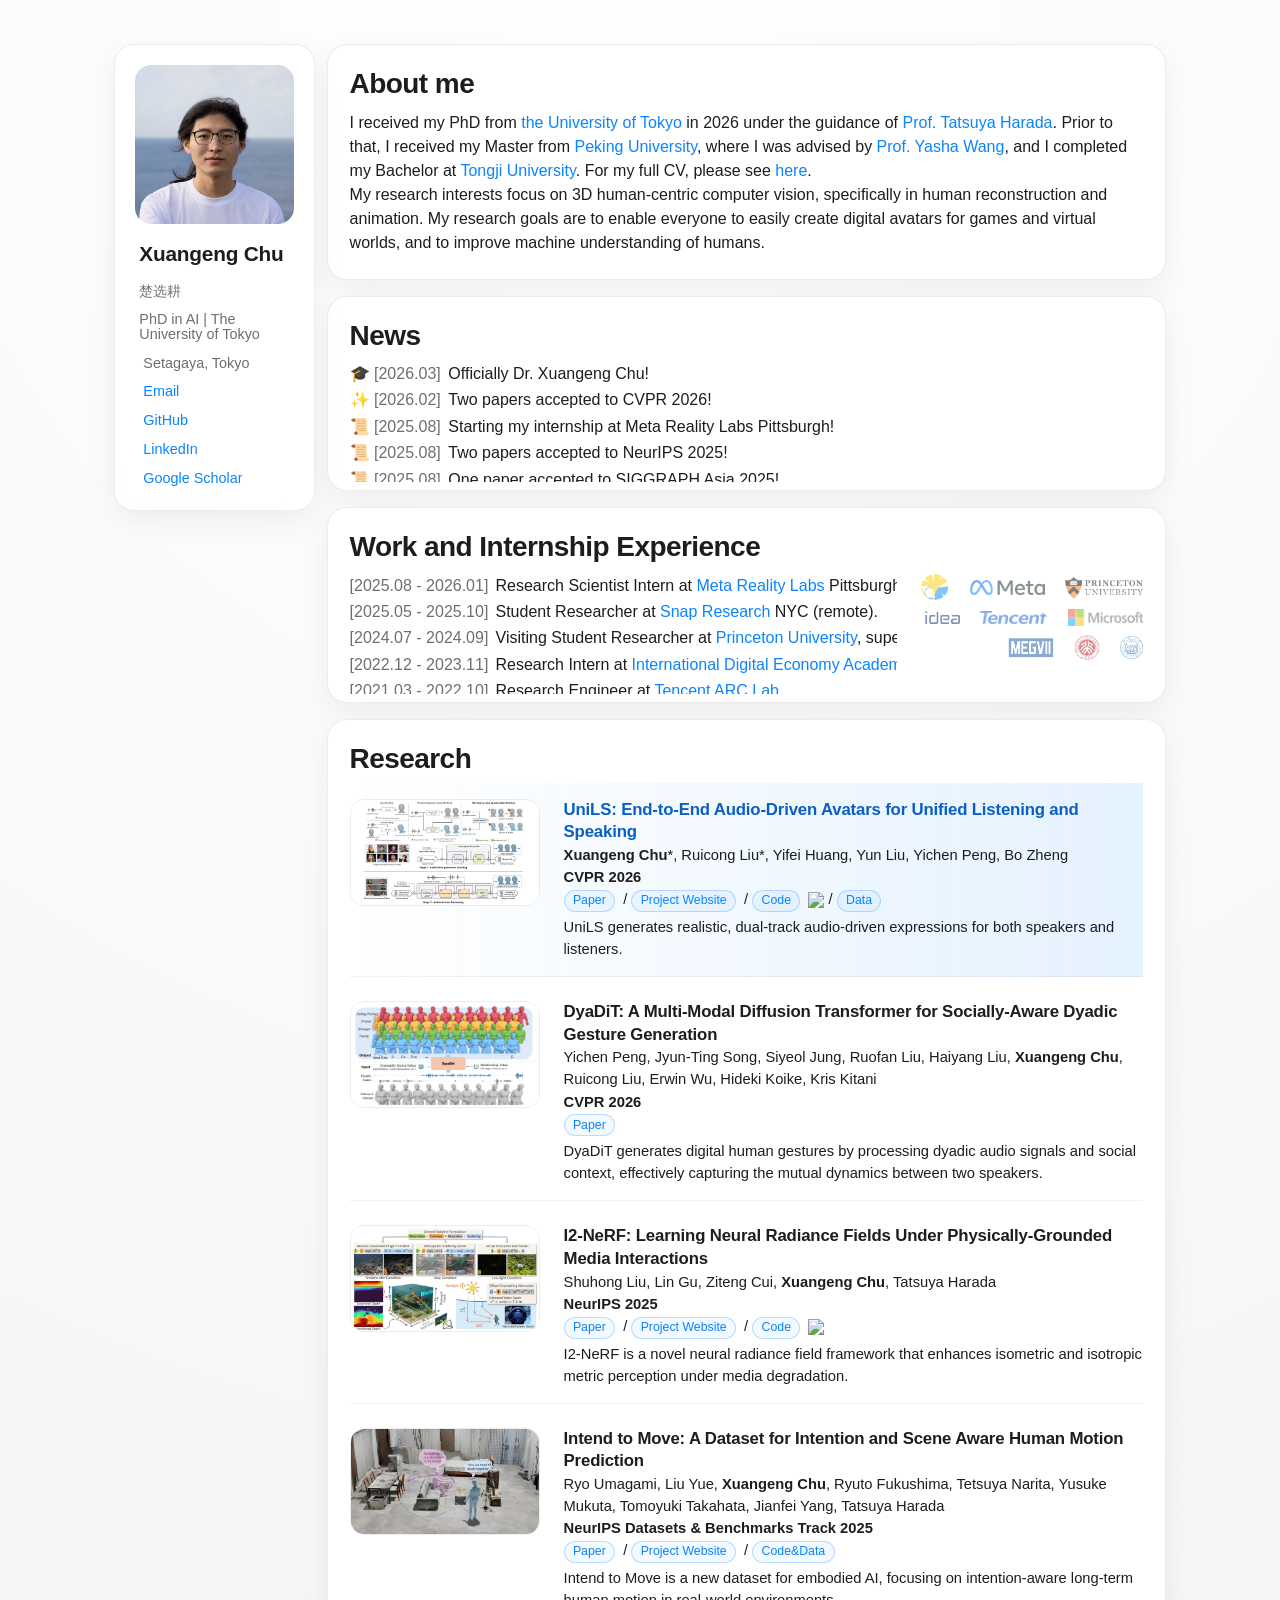
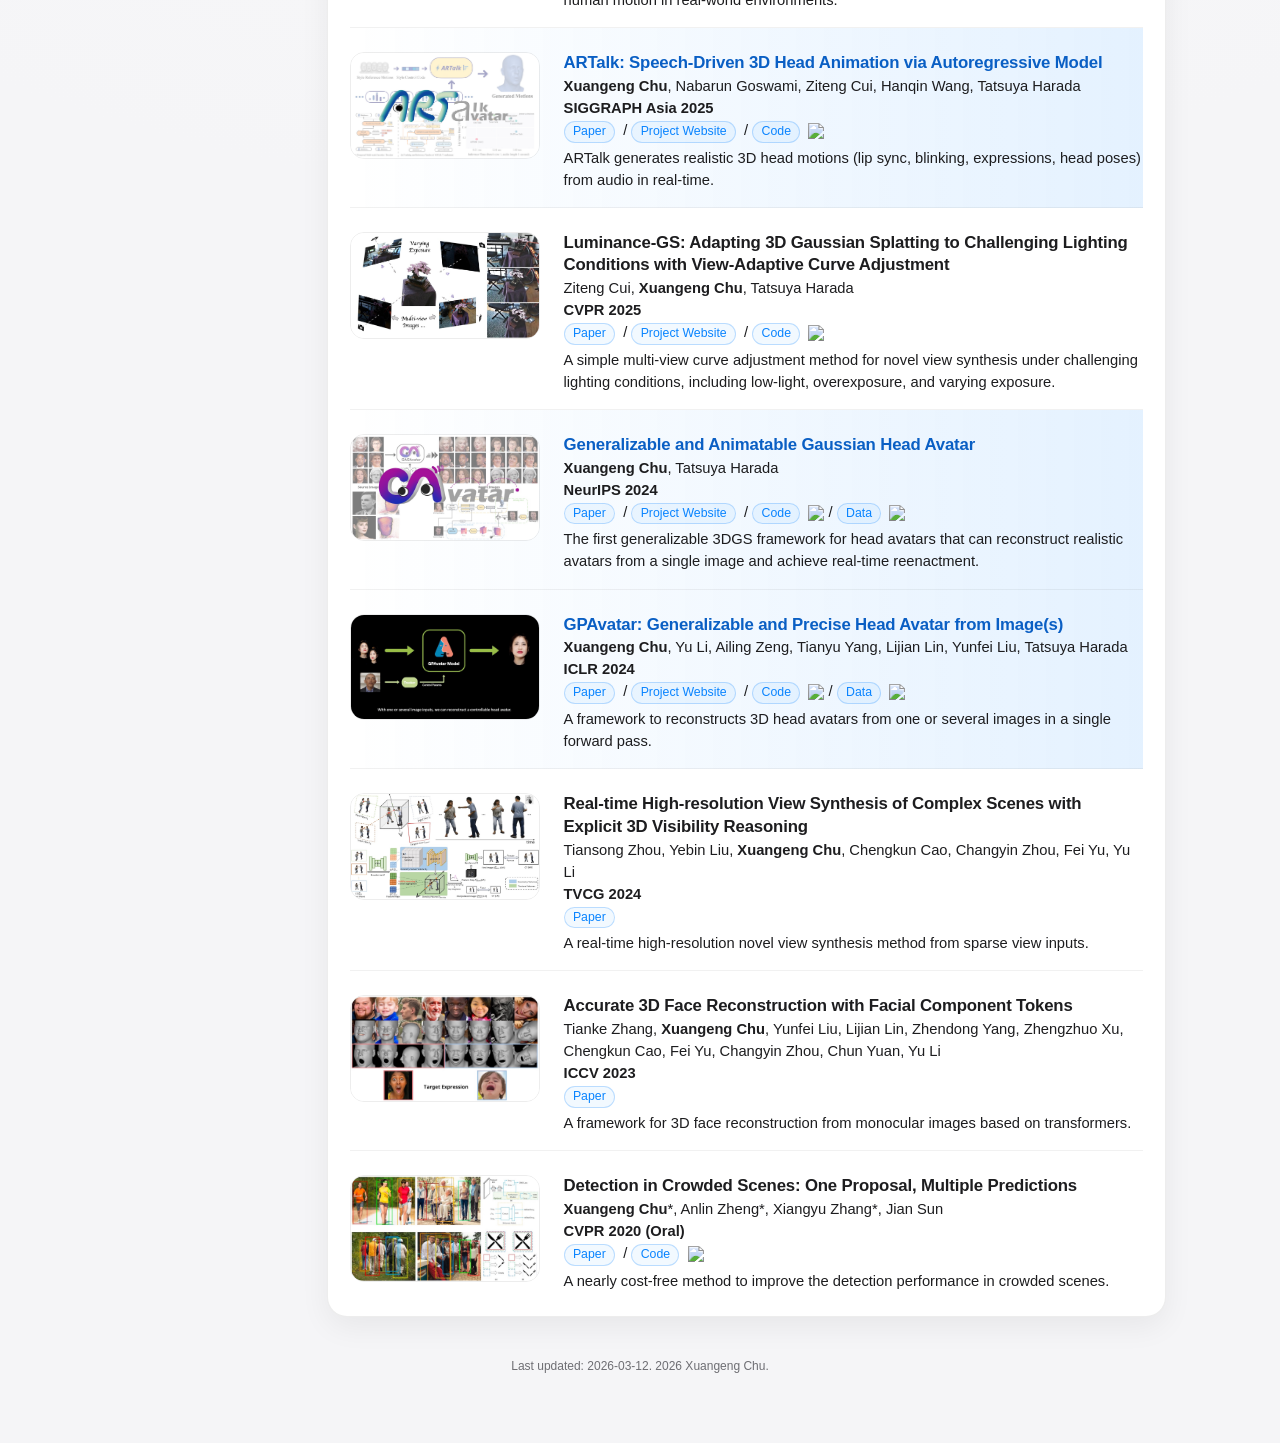
==== commit 81c8b51a: "update" ====
--- a/index.html
+++ b/index.html
@@ -30,7 +30,7 @@
                 <div class="profile-info">
                     <h2 class="profile-name">Xuangeng Chu</h2>
                     <p class="profile-meta">楚选耕</p>
-                    <p class="profile-meta">PhD in AI | The University of Tokyo | Generative Models</p>
+                    <p class="profile-meta">PhD in AI | The University of Tokyo</p>
                     <p class="profile-meta"><i class="fa-solid fa-location-dot fa-fw"></i>&nbspSetagaya, Tokyo</p>
                     <p class="profile-meta"><i class="fa-solid fa-envelope fa-fw"></i>&nbsp<a href="mailto:xuangeng.chu@mi.t.u-tokyo.ac.jp">Email</a></p>
                     <p class="profile-meta"><i class="fa-brands fa-github fa-fw"></i>&nbsp<a href="https://github.com/xg-chu">GitHub</a></p>
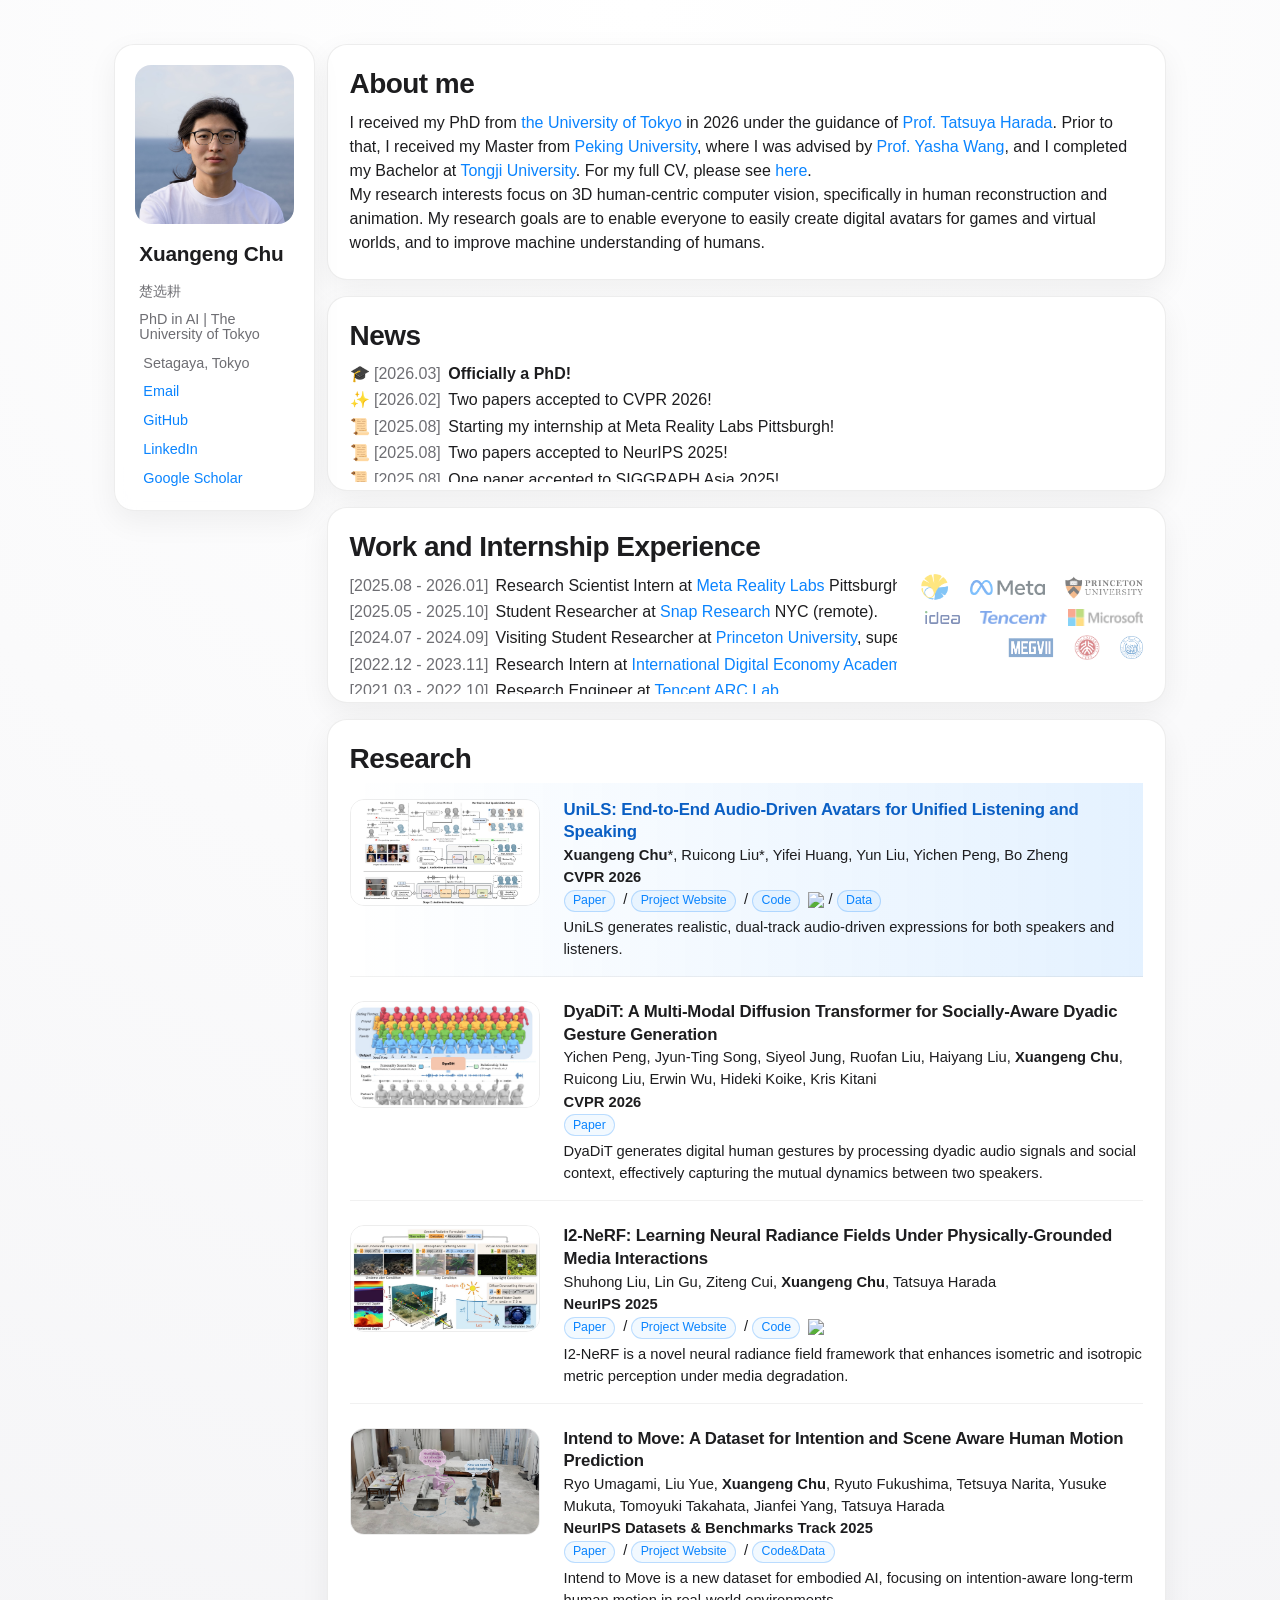
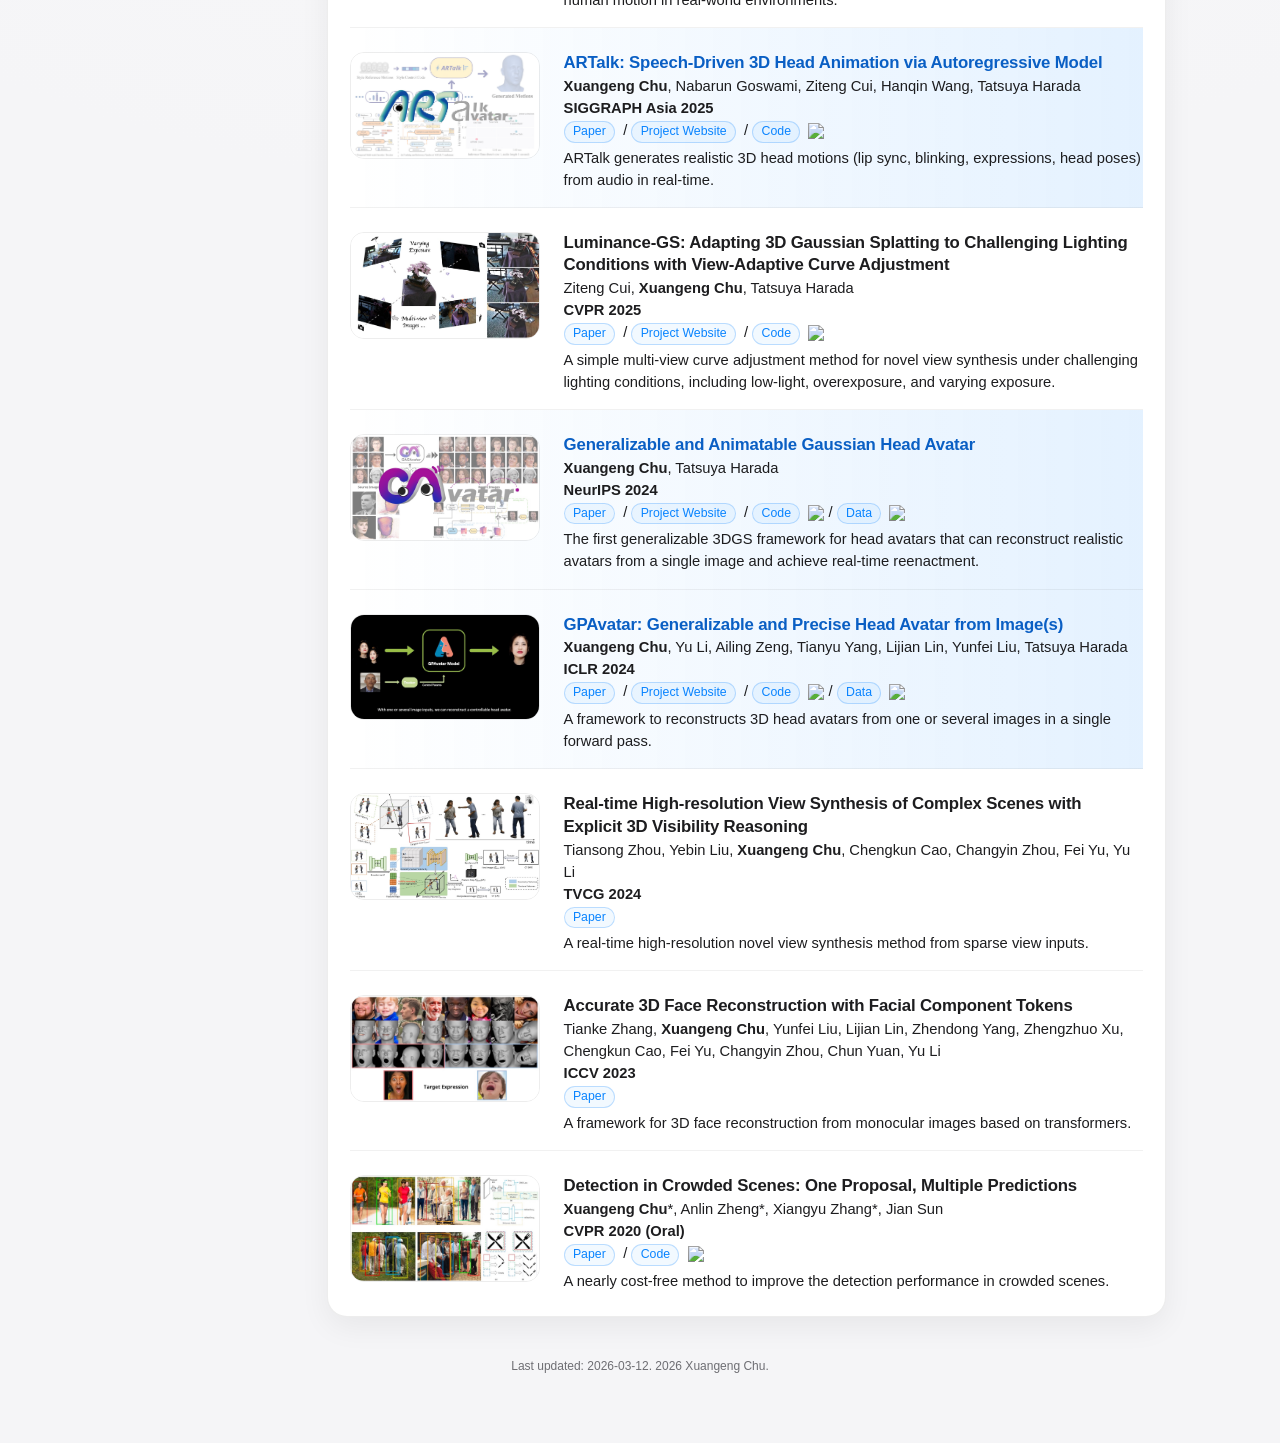
==== commit e219e391: "update" ====
--- a/index.html
+++ b/index.html
@@ -46,13 +46,11 @@
             <section class="section-card section-block" id="about">
                 <h2 class="section-title">About me</h2>
                 <p class="section-copy">
-                    <!-- I am currently a 3rd-year Ph.D. student at <a href="https://www.rcast.u-tokyo.ac.jp/en/">RCAST</a>, <a href="https://www.u-tokyo.ac.jp/en/index.html">the University of Tokyo</a>, advised by <a href="https://www.mi.t.u-tokyo.ac.jp/harada/">Prof. Tatsuya Harada</a>. -->
                     I received my PhD from <a href="https://www.u-tokyo.ac.jp/en/index.html">the University of Tokyo</a> in 2026 under the guidance of <a href="https://www.mi.t.u-tokyo.ac.jp/harada/">Prof. Tatsuya Harada</a>. 
                     Prior to that, I received my Master from <a href="https://english.pku.edu.cn">Peking University</a>, where I was advised by <a href="http://faculty.pku.edu.cn/wangyasha/en/index.htm">Prof. Yasha Wang</a>, and I completed my Bachelor at <a href="https://de.tongji.edu.cn">Tongji University</a>.
                     For my full CV, please see <a href="./home/CV.pdf">here</a>.
                     <br>
                     My research interests focus on 3D human-centric computer vision, specifically in human reconstruction and animation.
-                    <!-- Additionally, I have experience with other computer vision applications such as object detection, multimodal understanding, and the reconstruction of objects and scenes. -->
                     My research goals are to enable everyone to easily create digital avatars for games and virtual worlds, and to improve machine understanding of humans.
                 </p>
             </section>
@@ -61,7 +59,7 @@
                 <div class="news-scroll">
                     <p class="news-entry">
                         <span class="news-date">🎓 [2026.03]</span>
-                        <span class="news-body">Officially Dr. Xuangeng Chu!</span>
+                        <span class="news-body"><b>Officially a PhD!</b></span>
                     </p>
                     <p class="news-entry">
                         <span class="news-date">✨ [2026.02]</span>
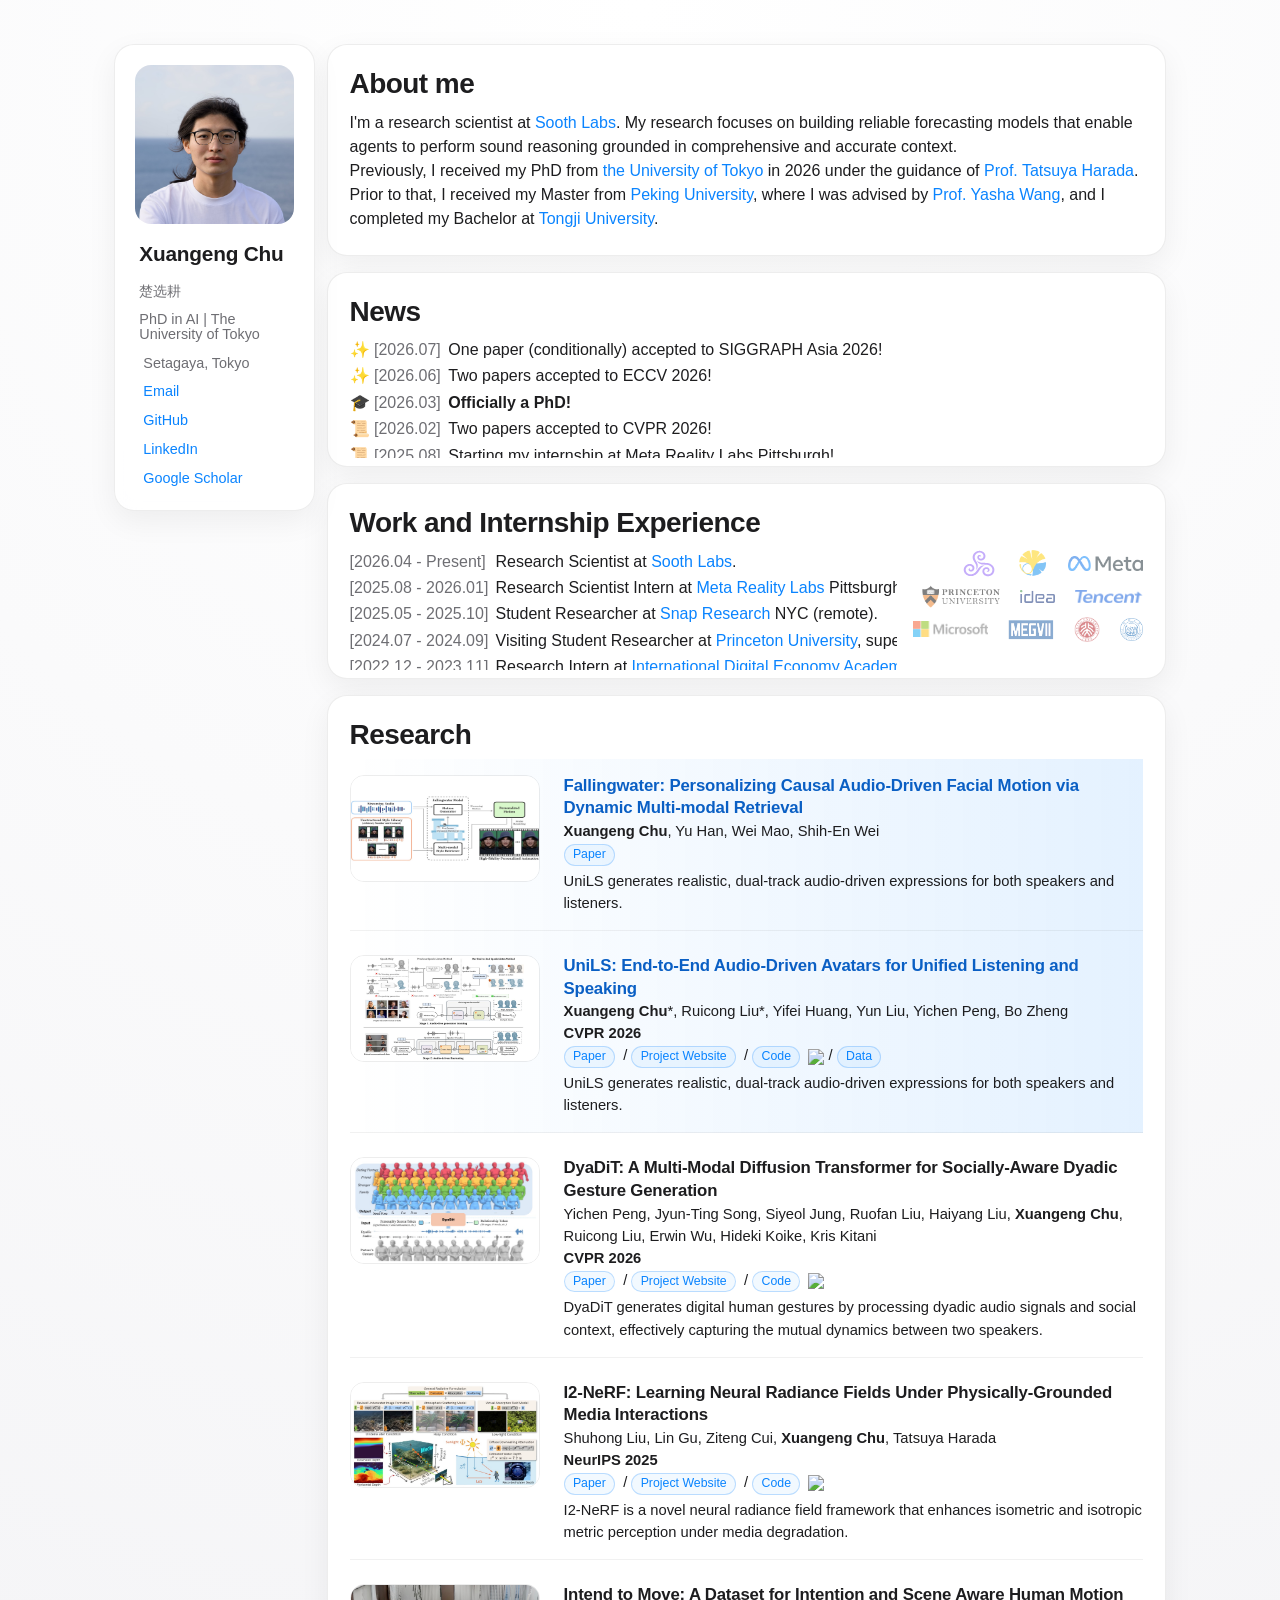
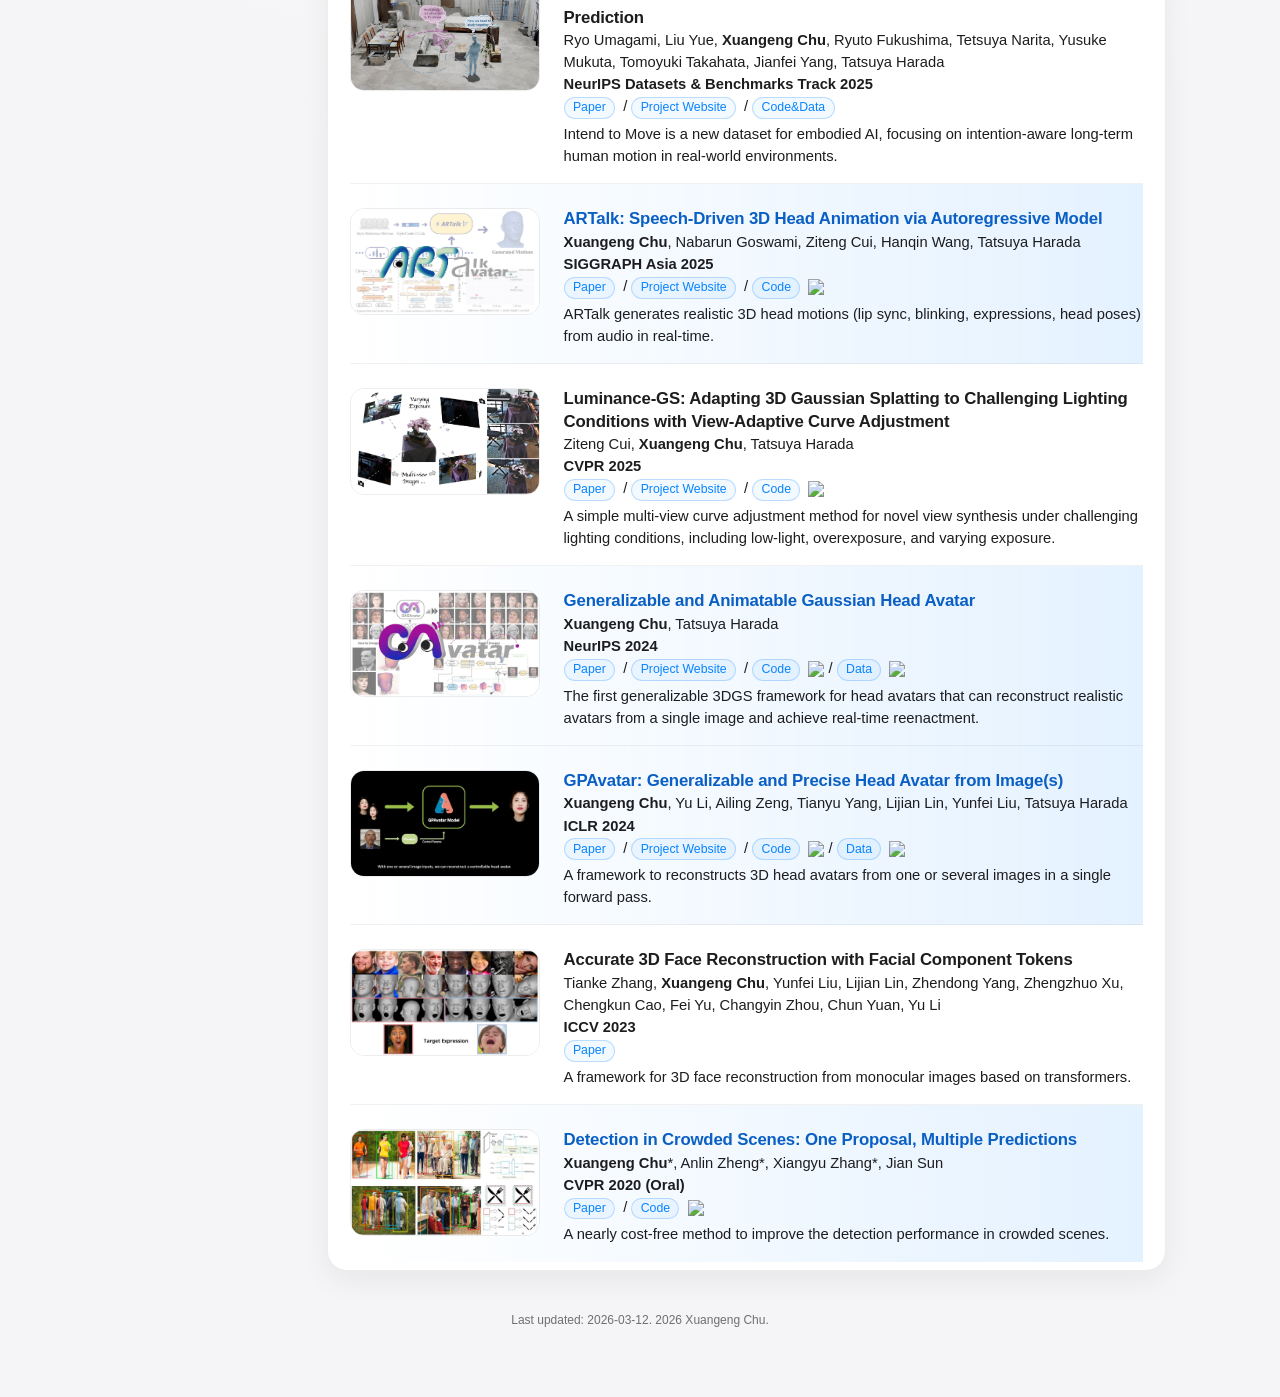
==== commit c1445210: "update" ====
--- a/index.html
+++ b/index.html
@@ -46,23 +46,31 @@
             <section class="section-card section-block" id="about">
                 <h2 class="section-title">About me</h2>
                 <p class="section-copy">
-                    I received my PhD from <a href="https://www.u-tokyo.ac.jp/en/index.html">the University of Tokyo</a> in 2026 under the guidance of <a href="https://www.mi.t.u-tokyo.ac.jp/harada/">Prof. Tatsuya Harada</a>. 
-                    Prior to that, I received my Master from <a href="https://english.pku.edu.cn">Peking University</a>, where I was advised by <a href="http://faculty.pku.edu.cn/wangyasha/en/index.htm">Prof. Yasha Wang</a>, and I completed my Bachelor at <a href="https://de.tongji.edu.cn">Tongji University</a>.
-                    For my full CV, please see <a href="./home/CV.pdf">here</a>.
+                    I'm a research scientist at <a href="https://soothlabs.com">Sooth Labs</a>.
+                    <!-- working closely with <a href="https://www.linkedin.com/in/shih-en-wei-a9254586/">Shih-En Wei</a> and <a href="https://www.linkedin.com/in/russ-salakhutdinov-53a0b610/">Ruslan Salakhutdinov</a>. -->
+                    My research focuses on building reliable forecasting models that enable agents to perform sound reasoning grounded in comprehensive and accurate context.
                     <br>
-                    My research interests focus on 3D human-centric computer vision, specifically in human reconstruction and animation.
-                    My research goals are to enable everyone to easily create digital avatars for games and virtual worlds, and to improve machine understanding of humans.
+                    Previously, I received my PhD from <a href="https://www.u-tokyo.ac.jp/en/index.html">the University of Tokyo</a> in 2026 under the guidance of <a href="https://www.mi.t.u-tokyo.ac.jp/harada/">Prof. Tatsuya Harada</a>. 
+                    Prior to that, I received my Master from <a href="https://english.pku.edu.cn">Peking University</a>, where I was advised by <a href="http://scholar.pku.edu.cn/wangyasha/links">Prof. Yasha Wang</a>, and I completed my Bachelor at <a href="https://de.tongji.edu.cn">Tongji University</a>.
                 </p>
             </section>
             <section class="section-card section-block" id="news">
                 <h2 class="section-title">News</h2>
                 <div class="news-scroll">
                     <p class="news-entry">
+                        <span class="news-date">✨ [2026.07]</span>
+                        <span class="news-body">One paper (conditionally) accepted to SIGGRAPH Asia 2026!</span>
+                    </p>
+                    <p class="news-entry">
+                        <span class="news-date">✨ [2026.06]</span>
+                        <span class="news-body">Two papers accepted to ECCV 2026!</span>
+                    </p>
+                    <p class="news-entry">
                         <span class="news-date">🎓 [2026.03]</span>
                         <span class="news-body"><b>Officially a PhD!</b></span>
                     </p>
                     <p class="news-entry">
-                        <span class="news-date">✨ [2026.02]</span>
+                        <span class="news-date">📜 [2026.02]</span>
                         <span class="news-body">Two papers accepted to CVPR 2026!</span>
                     </p>
                     <p class="news-entry">
@@ -108,6 +116,13 @@
                 <div class="work-container">
                     <div class="work-scroll">
                         <p class="timeline-entry">
+                            <span class="timeline-date">[2026.04 - Present]</span>
+                            <span class="timeline-body">
+                                Research Scientist at <a href="https://soothlabs.com">Sooth Labs</a>.
+                            </span>
+                            <!-- supervised by <a href="https://scholar.google.com/citations?user=sFQD3k4AAAAJ&hl=zh-TW">Shih-En Wei</a>. -->
+                        </p>
+                        <p class="timeline-entry">
                             <span class="timeline-date">[2025.08 - 2026.01]</span>
                             <span class="timeline-body">
                                 Research Scientist Intern at <a href="https://tech.facebook.com/reality-labs/">Meta Reality Labs</a> Pittsburgh.
@@ -159,6 +174,7 @@
                         </p> -->
                     </div>
                     <div class="work-logos">
+                        <img src="./home/images/logos/sooth_labs.svg" alt="Sooth Labs" title="Sooth Labs">
                         <img src="./home/images/logos/utokyo.png" alt="The University of Tokyo" title="The University of Tokyo">
                         <img src="./home/images/logos/meta.png" alt="Meta" title="Meta Reality Labs" style="max-height: 38px; max-width: 75px;">
                         <img src="./home/images/logos/princeton.png" alt="Princeton" title="Princeton University" style="max-height: 36px; max-width: 78px;">
@@ -175,6 +191,35 @@
                 <h2 class="section-title">Research</h2>
                 <article class="paper-row paper-item is-highlighted">
                     <div class="paper-media paper-thumb">
+                        <figure class="image is-16by9"><img src="./home/images/2026_Fallingwater.jpg" alt="a paper"/></figure>
+                    </div>
+                    <div class="paper-main">
+                        <div class="paper-body">
+                            <p class="paper-title">
+                                <b>Fallingwater: Personalizing Causal Audio-Driven Facial Motion via Dynamic Multi-modal Retrieval</b>
+                            </p>
+                            <p class="paper-authors">
+                                <b>Xuangeng Chu</b>, Yu Han, Wei Mao, Shih-En Wei
+                            </p>
+                            <!-- <p class="paper-meta">
+                                <b>SIGGRAPH Asia 2026</b>
+                            </p> -->
+                            <p class="paper-meta paper-links">
+                                <a href="https://arxiv.org/pdf/2604.23692">Paper</a> 
+                                <!-- /  -->
+                                <!-- <a href="https://xg-chu.site/project_unils/">Project Website</a> / 
+                                <a href="https://github.com/xg-chu/UniLS">Code</a>  -->
+                                <!-- <img class="stars-badge" src="https://img.shields.io/github/stars/xg-chu/UniLS?style=social"> /  -->
+                                <!-- <a href="https://huggingface.co/datasets/xg-chu/UniLSTalkDataset">Data</a> -->
+                            </p>
+                            <p class="paper-desc">
+                                UniLS generates realistic, dual-track audio-driven expressions for both speakers and listeners.
+                            </p>
+                        </div>
+                    </div>
+                </article>
+                <article class="paper-row paper-item is-highlighted">
+                    <div class="paper-media paper-thumb">
                         <figure class="image is-16by9"><img src="./home/images/2026_UniLS.jpg" alt="a paper"/></figure>
                     </div>
                     <div class="paper-main">
@@ -217,9 +262,10 @@
                                 <b>CVPR 2026</b>
                             </p>
                             <p class="paper-meta paper-links">
-                                <a href="https://arxiv.org/html/2602.23165v1">Paper</a> 
-                                <!-- <a href="https://shuhongll.github.io/I2_NeRF/">Project Website</a> / 
-                                <a href="https://github.com/ShuhongLL/I2-NeRF">Code</a>  -->
+                                <a href="https://arxiv.org/html/2602.23165v1">Paper</a> /
+                                <a href="https://puckikk1202.github.io/dyadit_hp/">Project Website</a> / 
+                                <a href="https://github.com/puckikk1202/dyadit">Code</a> 
+                                <img class="stars-badge" src="https://img.shields.io/github/stars/puckikk1202/dyadit?style=social">
                             </p>
                             <p class="paper-desc">
                                 DyaDiT generates digital human gestures by processing dyadic audio signals and social context, effectively capturing the mutual dynamics between two speakers.
@@ -394,30 +440,6 @@
                 </article>
                 <article class="paper-row paper-item ">
                     <div class="paper-media paper-thumb">
-                        <figure class="image is-16by9"><img src="./home/images/2024_NovelView.jpg" alt="a paper"/></figure>
-                    </div>
-                    <div class="paper-main">
-                        <div class="paper-body">
-                            <p class="paper-title">
-                                <b>Real-time High-resolution View Synthesis of Complex Scenes with Explicit 3D Visibility Reasoning</b>
-                            </p>
-                            <p class="paper-authors">
-                                Tiansong Zhou, Yebin Liu, <b>Xuangeng Chu</b>, Chengkun Cao, Changyin Zhou, Fei Yu, Yu Li
-                            </p>
-                            <p class="paper-meta">
-                                <b>TVCG 2024</b>
-                            </p>
-                            <p class="paper-meta paper-links">
-                                <a href="https://ieeexplore.ieee.org/document/10753629">Paper</a>
-                            </p>
-                            <p class="paper-desc">
-                                A real-time high-resolution novel view synthesis method from sparse view inputs.
-                            </p>
-                        </div>
-                    </div>
-                </article>
-                <article class="paper-row paper-item ">
-                    <div class="paper-media paper-thumb">
                         <figure class="image is-16by9"><img src="./home/images/2023_TokenFace.jpg" alt="a paper"/></figure>
                     </div>
                     <div class="paper-main">
@@ -440,7 +462,7 @@
                         </div>
                     </div>
                 </article>
-                <article class="paper-row paper-item ">
+                <article class="paper-row paper-item is-highlighted">
                     <div class="paper-media paper-thumb">
                         <figure class="image is-16by9"><img src="./home/images/2020_CrowdDet.jpg" alt="a paper"/></figure>
                     </div>
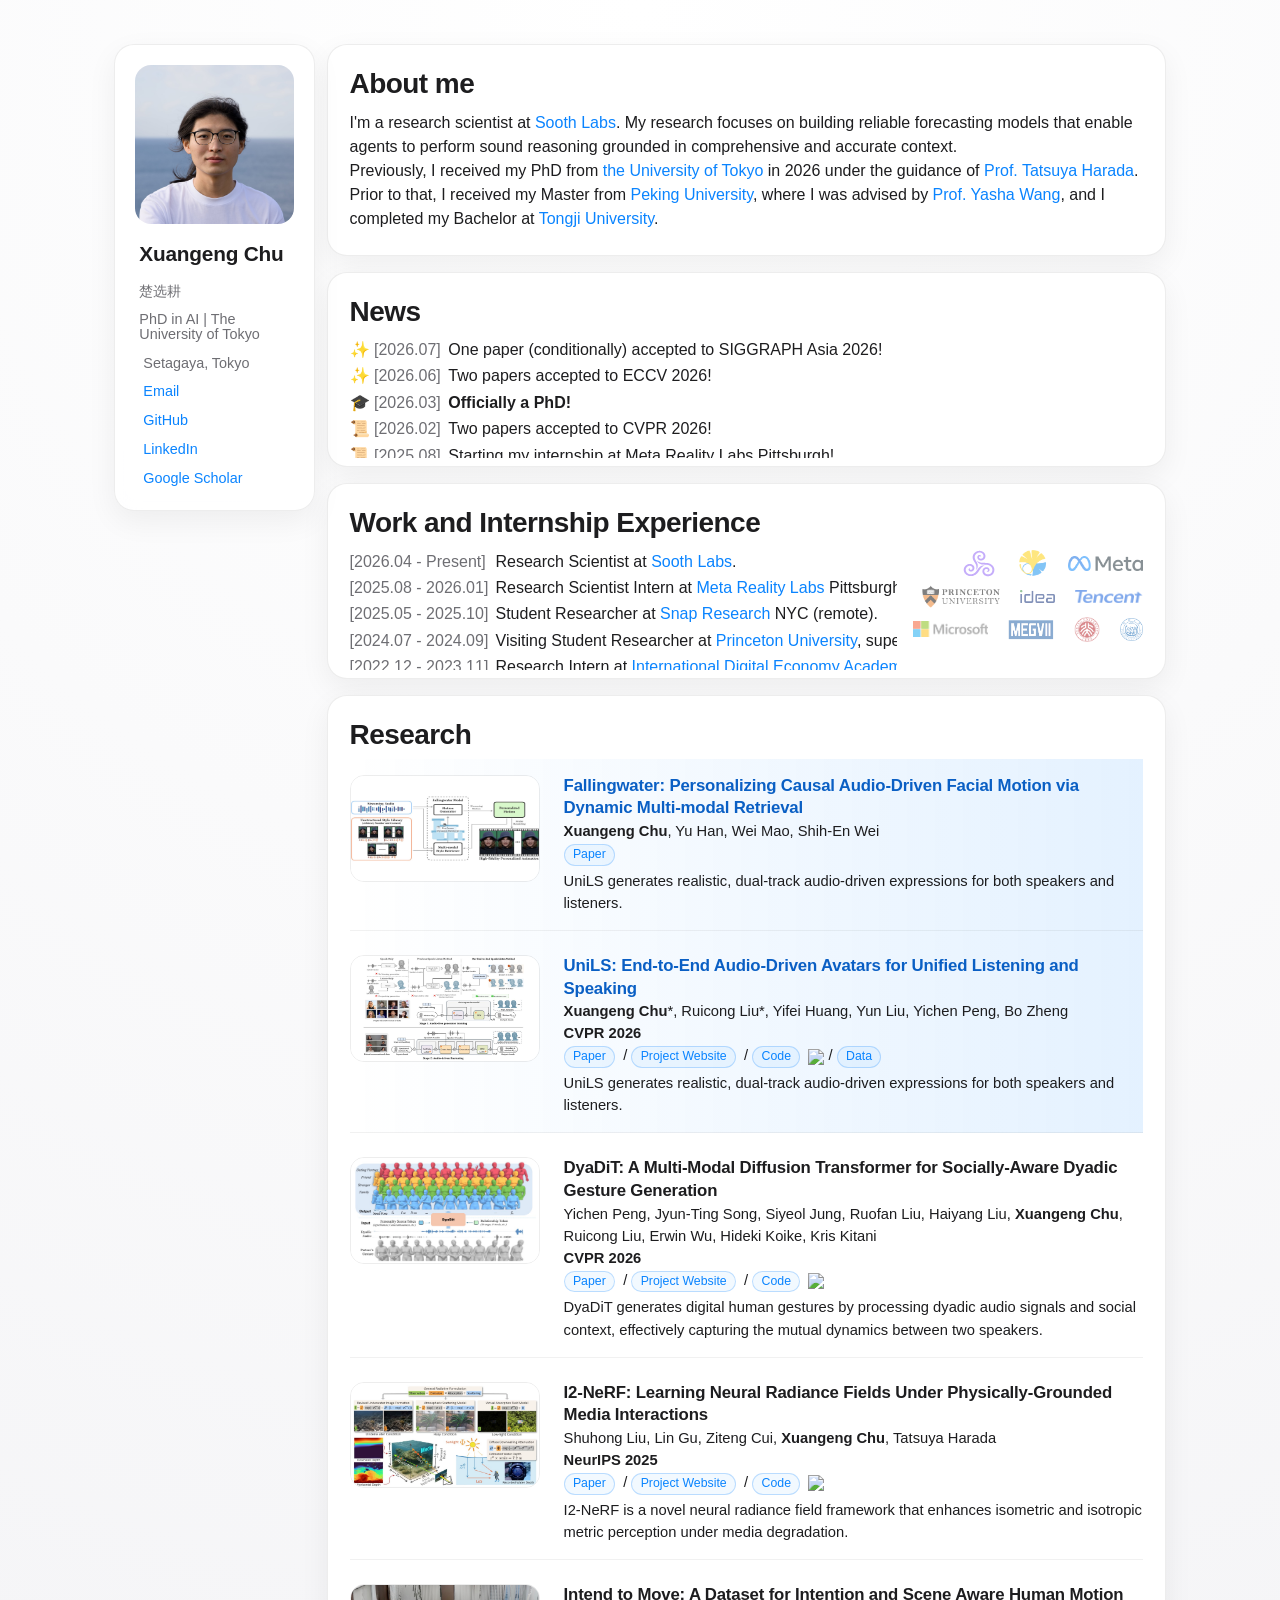
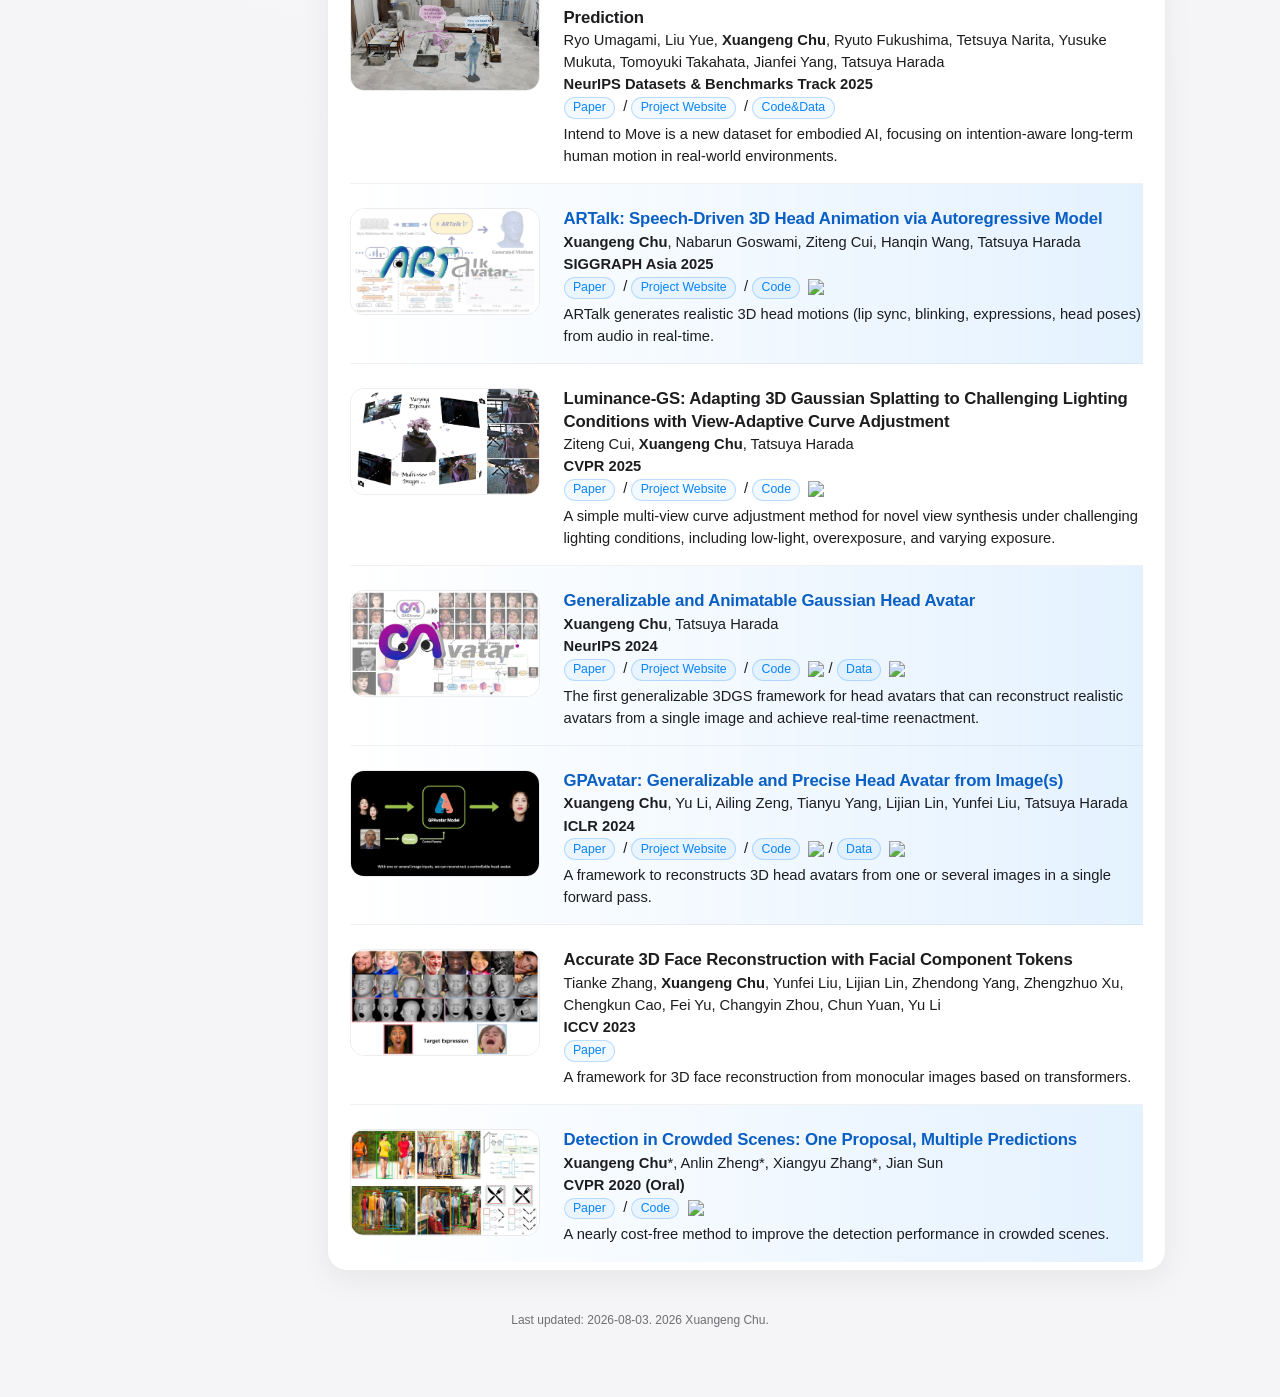
==== commit af8e5160: "update" ====
--- a/index.html
+++ b/index.html
@@ -494,7 +494,7 @@
     <footer class="site-footer">
         <div class="footer-inner">
           <p class="footer-note">
-            Last updated: 2026-03-12. <i class="fa-regular fa-copyright"></i> 2026 Xuangeng Chu.
+            Last updated: 2026-08-03. <i class="fa-regular fa-copyright"></i> 2026 Xuangeng Chu.
           </p>
         </div>
     </footer>
